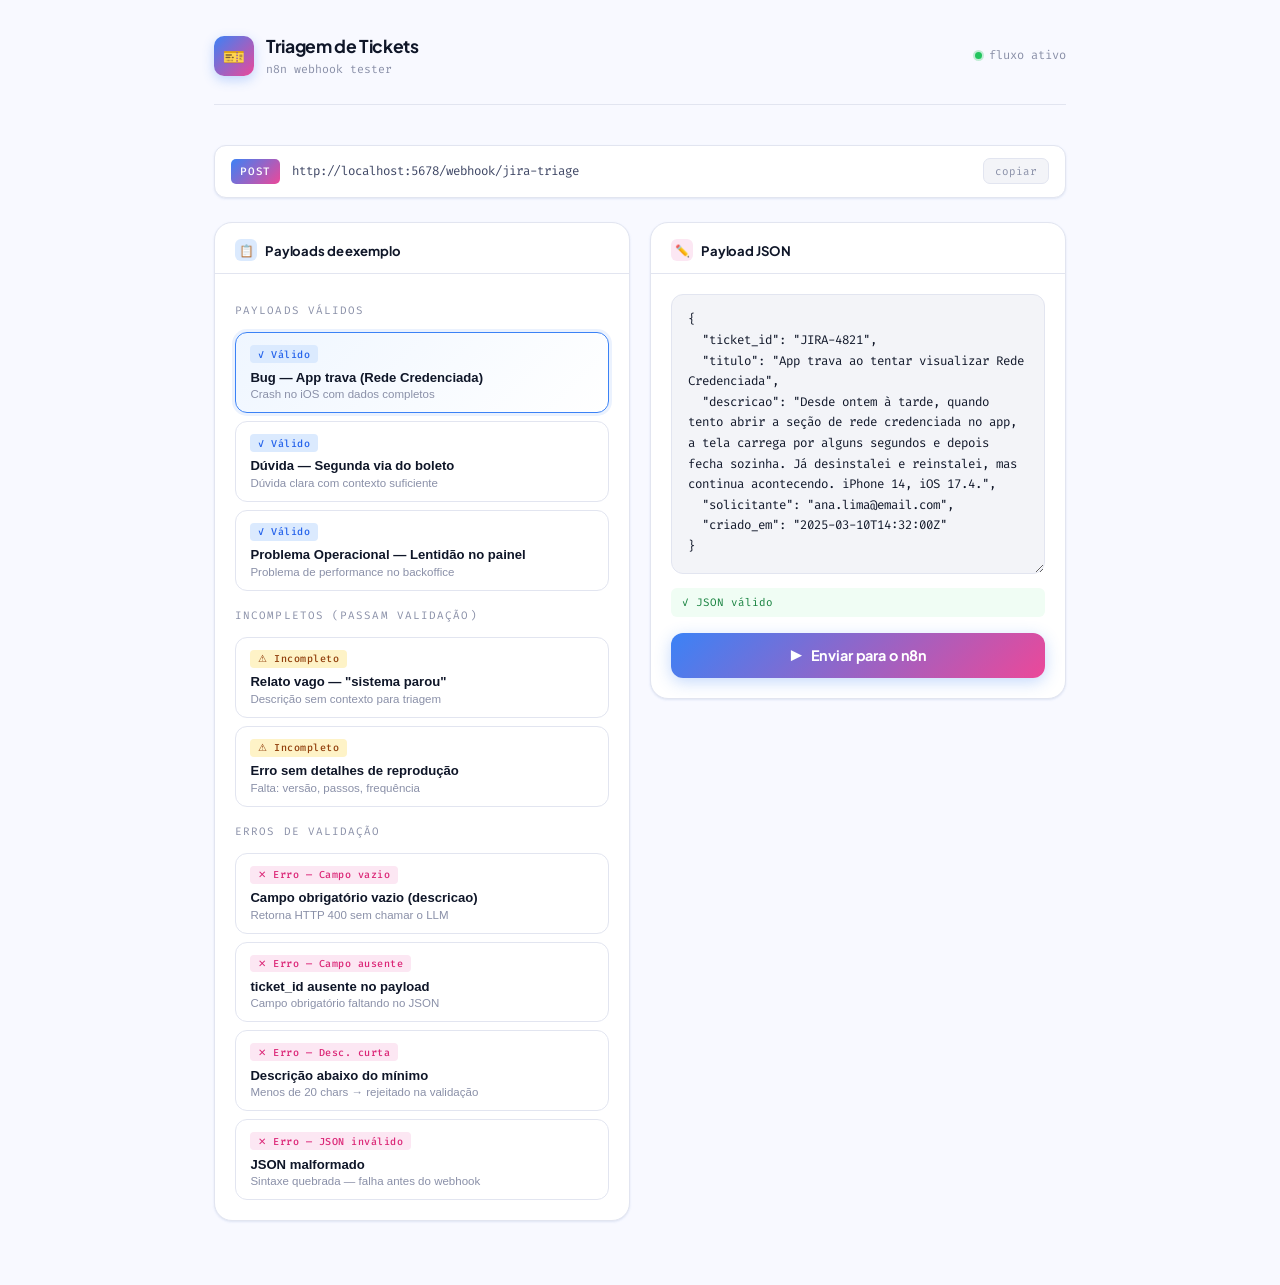
==== frontend/index.html @ 84d210b9 "First commit" ====
<!DOCTYPE html>
<html lang="pt-BR">
<head>
  <meta charset="UTF-8">
  <meta name="viewport" content="width=device-width, initial-scale=1.0">
  <title>Triagem de Tickets · n8n Tester</title>
  <link rel="stylesheet" href="style.css">
</head>
<body>
  <div class="app">

    <!-- ─── HEADER ─── -->
    <header class="header">
      <div class="header-brand">
        <div class="header-icon">🎫</div>
        <div>
          <div class="header-title">Triagem de Tickets</div>
          <div class="header-sub">n8n webhook tester</div>
        </div>
      </div>
      <div class="status-dot">fluxo ativo</div>
    </header>

    <!-- ─── WEBHOOK URL ─── -->
    <div class="webhook-bar">
      <span class="webhook-method">POST</span>
      <input
        class="webhook-url-input"
        id="webhook-url"
        type="url"
        placeholder="http://localhost:5678/webhook/jira-triage"
        value="http://localhost:5678/webhook/jira-triage"
        spellcheck="false"
      >
      <button class="webhook-copy-btn" id="copy-url-btn" onclick="copyWebhookUrl()">copiar</button>
    </div>

    <!-- ─── MAIN GRID ─── -->
    <div class="main-grid">

      <!-- COL 1 — PRESET SELECTOR -->
      <div class="card">
        <div class="card-header">
          <div class="card-title">
            <div class="card-title-icon icon-blue">📋</div>
            Payloads de exemplo
          </div>
        </div>
        <div class="card-body">
          <div class="preset-grid" id="preset-list">
            <!-- Presets injetados via JS -->
          </div>
        </div>
      </div>

      <!-- COL 2 — EDITOR + SEND -->
      <div>
        <div class="card" style="margin-bottom: 1rem;">
          <div class="card-header">
            <div class="card-title">
              <div class="card-title-icon icon-pink">✏️</div>
              Payload JSON
            </div>
          </div>
          <div class="card-body">
            <div class="payload-editor-wrap">
              <textarea
                class="payload-textarea"
                id="payload-textarea"
                spellcheck="false"
                autocomplete="off"
                placeholder='{ "ticket_id": "JIRA-0001", ... }'
              ></textarea>
              <div class="json-validation neutral" id="json-indicator">— editor vazio</div>
            </div>

            <button class="send-btn" id="send-btn" onclick="sendRequest()">
              <span>▶</span> Enviar para o n8n
            </button>
          </div>
        </div>

        <!-- HISTORY -->
        <div id="history-section" style="display:none">
          <div class="history-title">Histórico de envios</div>
          <div class="history-list" id="history-list"></div>
        </div>
      </div>

      <!-- RESPONSE — full width -->
      <div class="response-panel" id="response-panel"></div>

    </div><!-- /main-grid -->
  </div><!-- /app -->

  <script src="app.js"></script>
</body>
</html>
---- frontend/style.css ----
@import url('https://fonts.googleapis.com/css2?family=Plus+Jakarta+Sans:wght@400;500;600;700;800&family=Fira+Code:wght@400;500&display=swap');

/* ─── TOKENS ─── */
:root {
  --blue-50: #eff6ff;
  --blue-100: #dbeafe;
  --blue-200: #bfdbfe;
  --blue-400: #60a5fa;
  --blue-500: #3b82f6;
  --blue-600: #2563eb;
  --blue-700: #1d4ed8;

  --pink-50: #fdf2f8;
  --pink-100: #fce7f3;
  --pink-200: #fbcfe8;
  --pink-400: #f472b6;
  --pink-500: #ec4899;
  --pink-600: #db2777;

  --bg: #f8f9ff;
  --surface: #ffffff;
  --surface2: #f3f4f8;
  --border: #e2e5f0;
  --border-strong: #c7cde3;
  --text: #0f1628;
  --text-2: #3d4563;
  --text-muted: #8a90a8;

  --gradient: linear-gradient(135deg, var(--blue-500), var(--pink-500));
  --gradient-soft: linear-gradient(135deg, #eff6ff, #fdf2f8);

  --radius: 12px;
  --radius-lg: 18px;
  --shadow-sm: 0 1px 3px rgba(37, 99, 235, 0.08), 0 1px 2px rgba(0,0,0,0.04);
  --shadow: 0 4px 16px rgba(37, 99, 235, 0.10), 0 1px 4px rgba(0,0,0,0.06);
  --shadow-lg: 0 12px 40px rgba(37, 99, 235, 0.14), 0 2px 8px rgba(0,0,0,0.06);

  --sans: 'Plus Jakarta Sans', sans-serif;
  --mono: 'Fira Code', monospace;
}

/* ─── RESET ─── */
*, *::before, *::after { box-sizing: border-box; margin: 0; padding: 0; }

body {
  font-family: var(--sans);
  background: var(--bg);
  color: var(--text);
  min-height: 100vh;
  font-size: 15px;
  line-height: 1.6;
}

/* ─── LAYOUT ─── */
.app {
  max-width: 900px;
  margin: 0 auto;
  padding: 2rem 1.5rem 4rem;
}

/* ─── HEADER ─── */
.header {
  display: flex;
  align-items: center;
  justify-content: space-between;
  margin-bottom: 2.5rem;
  padding-bottom: 1.5rem;
  border-bottom: 1px solid var(--border);
}

.header-brand {
  display: flex;
  align-items: center;
  gap: 0.75rem;
}

.header-icon {
  width: 40px;
  height: 40px;
  border-radius: 10px;
  background: var(--gradient);
  display: flex;
  align-items: center;
  justify-content: center;
  font-size: 1.1rem;
  box-shadow: 0 4px 12px rgba(59, 130, 246, 0.3);
}

.header-title {
  font-size: 1.1rem;
  font-weight: 700;
  color: var(--text);
  letter-spacing: -0.02em;
}

.header-sub {
  font-size: 0.72rem;
  color: var(--text-muted);
  font-family: var(--mono);
  margin-top: 1px;
}

.status-dot {
  display: flex;
  align-items: center;
  gap: 0.45rem;
  font-size: 0.75rem;
  color: var(--text-muted);
  font-family: var(--mono);
}

.status-dot::before {
  content: '';
  width: 7px; height: 7px;
  border-radius: 50%;
  background: #22c55e;
  box-shadow: 0 0 0 2px rgba(34, 197, 94, 0.25);
  animation: pulse 2s ease infinite;
}

@keyframes pulse {
  0%, 100% { opacity: 1; }
  50% { opacity: 0.5; }
}

/* ─── WEBHOOK URL BAR ─── */
.webhook-bar {
  background: var(--surface);
  border: 1px solid var(--border);
  border-radius: var(--radius);
  padding: 0.8rem 1rem;
  display: flex;
  align-items: center;
  gap: 0.75rem;
  margin-bottom: 1.5rem;
  box-shadow: var(--shadow-sm);
}

.webhook-method {
  background: var(--gradient);
  color: white;
  font-family: var(--mono);
  font-size: 0.68rem;
  font-weight: 500;
  padding: 0.22rem 0.55rem;
  border-radius: 5px;
  letter-spacing: 0.08em;
  flex-shrink: 0;
}

.webhook-url-input {
  flex: 1;
  border: none;
  background: transparent;
  font-family: var(--mono);
  font-size: 0.78rem;
  color: var(--text-2);
  outline: none;
  min-width: 0;
}

.webhook-url-input::placeholder { color: var(--text-muted); }

.webhook-copy-btn {
  border: 1px solid var(--border);
  background: var(--surface2);
  border-radius: 7px;
  padding: 0.28rem 0.7rem;
  font-family: var(--mono);
  font-size: 0.68rem;
  color: var(--text-muted);
  cursor: pointer;
  transition: all 0.18s;
  flex-shrink: 0;
}

.webhook-copy-btn:hover {
  border-color: var(--blue-400);
  color: var(--blue-600);
  background: var(--blue-50);
}

/* ─── MAIN GRID ─── */
.main-grid {
  display: grid;
  grid-template-columns: 1fr 1fr;
  gap: 1.25rem;
  align-items: start;
}

@media (max-width: 700px) {
  .main-grid { grid-template-columns: 1fr; }
}

/* ─── CARDS ─── */
.card {
  background: var(--surface);
  border: 1px solid var(--border);
  border-radius: var(--radius-lg);
  box-shadow: var(--shadow-sm);
  overflow: hidden;
}

.card-header {
  padding: 1rem 1.25rem 0.75rem;
  border-bottom: 1px solid var(--border);
  display: flex;
  align-items: center;
  justify-content: space-between;
}

.card-title {
  font-size: 0.82rem;
  font-weight: 700;
  color: var(--text);
  display: flex;
  align-items: center;
  gap: 0.5rem;
  letter-spacing: -0.01em;
}

.card-title-icon {
  width: 22px; height: 22px;
  border-radius: 6px;
  display: flex; align-items: center; justify-content: center;
  font-size: 0.75rem;
}

.icon-blue { background: var(--blue-100); }
.icon-pink { background: var(--pink-100); }
.icon-gray { background: var(--surface2); }

.card-body { padding: 1.25rem; }

/* ─── PRESET SELECTOR ─── */
.preset-grid {
  display: flex;
  flex-direction: column;
  gap: 0.5rem;
}

.preset-item {
  border: 1.5px solid var(--border);
  border-radius: var(--radius);
  padding: 0.75rem 0.9rem;
  cursor: pointer;
  transition: all 0.18s ease;
  background: var(--surface);
  text-align: left;
  width: 100%;
}

.preset-item:hover {
  border-color: var(--blue-400);
  background: var(--blue-50);
  transform: translateX(3px);
}

.preset-item.active {
  border-color: var(--blue-500);
  background: linear-gradient(135deg, var(--blue-50), #fff);
  box-shadow: 0 0 0 3px rgba(59, 130, 246, 0.1);
}

.preset-item.preset-error {
  border-color: var(--border);
}

.preset-item.preset-error:hover {
  border-color: var(--pink-400);
  background: var(--pink-50);
}

.preset-item.preset-error.active {
  border-color: var(--pink-500);
  background: linear-gradient(135deg, var(--pink-50), #fff);
  box-shadow: 0 0 0 3px rgba(236, 72, 153, 0.1);
}

.preset-badge {
  display: inline-flex;
  align-items: center;
  gap: 0.3rem;
  font-size: 0.63rem;
  font-family: var(--mono);
  font-weight: 500;
  padding: 0.15rem 0.5rem;
  border-radius: 4px;
  margin-bottom: 0.35rem;
  letter-spacing: 0.05em;
}

.badge-ok { background: var(--blue-100); color: var(--blue-600); }
.badge-warn { background: #fef3c7; color: #92400e; }
.badge-err { background: var(--pink-100); color: var(--pink-600); }

.preset-name {
  font-size: 0.82rem;
  font-weight: 600;
  color: var(--text);
  line-height: 1.3;
  display: block;
}

.preset-desc {
  font-size: 0.72rem;
  color: var(--text-muted);
  margin-top: 0.15rem;
  display: block;
}

.preset-section-label {
  font-size: 0.68rem;
  font-family: var(--mono);
  letter-spacing: 0.1em;
  text-transform: uppercase;
  color: var(--text-muted);
  padding: 0.5rem 0 0.3rem;
  display: block;
}

/* ─── PAYLOAD EDITOR ─── */
.payload-editor-wrap {
  position: relative;
}

.payload-textarea {
  width: 100%;
  font-family: var(--mono);
  font-size: 0.78rem;
  line-height: 1.65;
  color: var(--text);
  background: var(--surface2);
  border: 1.5px solid var(--border);
  border-radius: var(--radius);
  padding: 0.9rem 1rem;
  resize: vertical;
  min-height: 280px;
  outline: none;
  transition: border-color 0.18s;
  tab-size: 2;
}

.payload-textarea:focus {
  border-color: var(--blue-400);
  background: #fafbff;
}

.payload-textarea.has-error {
  border-color: var(--pink-400);
  background: #fff8fb;
}

.json-validation {
  display: flex;
  align-items: center;
  gap: 0.4rem;
  font-family: var(--mono);
  font-size: 0.68rem;
  margin-top: 0.5rem;
  padding: 0.35rem 0.7rem;
  border-radius: 6px;
  transition: all 0.2s;
}

.json-validation.valid { background: #f0fdf4; color: #15803d; }
.json-validation.invalid { background: var(--pink-50); color: var(--pink-600); }
.json-validation.neutral { background: var(--surface2); color: var(--text-muted); }

/* ─── SEND BUTTON ─── */
.send-btn {
  width: 100%;
  margin-top: 1rem;
  padding: 0.85rem 1.5rem;
  background: var(--gradient);
  border: none;
  border-radius: var(--radius);
  color: white;
  font-family: var(--sans);
  font-size: 0.9rem;
  font-weight: 700;
  cursor: pointer;
  transition: all 0.2s ease;
  display: flex;
  align-items: center;
  justify-content: center;
  gap: 0.5rem;
  letter-spacing: -0.01em;
  box-shadow: 0 4px 16px rgba(59, 130, 246, 0.3);
}

.send-btn:hover:not(:disabled) {
  transform: translateY(-1px);
  box-shadow: 0 8px 24px rgba(59, 130, 246, 0.35);
}

.send-btn:active:not(:disabled) {
  transform: translateY(0);
}

.send-btn:disabled {
  opacity: 0.6;
  cursor: not-allowed;
}

.send-btn .spinner {
  width: 16px; height: 16px;
  border: 2px solid rgba(255,255,255,0.4);
  border-top-color: white;
  border-radius: 50%;
  animation: spin 0.7s linear infinite;
}

@keyframes spin { to { transform: rotate(360deg); } }

/* ─── RESPONSE PANEL ─── */
.response-panel {
  grid-column: 1 / -1;
  display: none;
}

.response-panel.visible {
  display: block;
  animation: slideDown 0.3s ease;
}

@keyframes slideDown {
  from { opacity: 0; transform: translateY(-8px); }
  to { opacity: 1; transform: translateY(0); }
}

/* ─── STATUS BAR ─── */
.status-bar {
  display: flex;
  align-items: center;
  gap: 0.75rem;
  padding: 0.85rem 1.25rem;
  border-radius: var(--radius);
  margin-bottom: 1rem;
  font-weight: 600;
  font-size: 0.85rem;
}

.status-bar.success {
  background: linear-gradient(135deg, #f0fdf4, #ecfdf5);
  border: 1px solid #86efac;
  color: #15803d;
}

.status-bar.error {
  background: linear-gradient(135deg, var(--pink-50), #fff);
  border: 1px solid var(--pink-200);
  color: var(--pink-600);
}

.status-bar.warning {
  background: linear-gradient(135deg, #fffbeb, #fefce8);
  border: 1px solid #fde68a;
  color: #92400e;
}

.status-bar.loading {
  background: linear-gradient(135deg, var(--blue-50), #fff);
  border: 1px solid var(--blue-200);
  color: var(--blue-600);
}

.status-code {
  margin-left: auto;
  font-family: var(--mono);
  font-size: 0.72rem;
  opacity: 0.7;
}

/* ─── RESULT GRID ─── */
.result-content {
  display: grid;
  grid-template-columns: 1fr 1fr;
  gap: 1rem;
}

@media (max-width: 600px) {
  .result-content { grid-template-columns: 1fr; }
}

.result-fields {
  background: var(--surface);
  border: 1px solid var(--border);
  border-radius: var(--radius);
  overflow: hidden;
}

.result-field {
  display: flex;
  justify-content: space-between;
  align-items: center;
  padding: 0.65rem 1rem;
  border-bottom: 1px solid var(--border);
  gap: 0.75rem;
}

.result-field:last-child { border-bottom: none; }

.result-field-key {
  font-family: var(--mono);
  font-size: 0.7rem;
  color: var(--text-muted);
  letter-spacing: 0.05em;
  flex-shrink: 0;
}

.result-field-val {
  font-size: 0.82rem;
  font-weight: 600;
  color: var(--text);
  text-align: right;
}

/* ─── CHIPS / BADGES ─── */
.chip {
  display: inline-flex;
  align-items: center;
  gap: 0.3rem;
  padding: 0.2rem 0.65rem;
  border-radius: 99px;
  font-size: 0.72rem;
  font-weight: 600;
  font-family: var(--mono);
}

.chip-bug { background: #fef2f2; color: #dc2626; }
.chip-duvida { background: var(--blue-100); color: var(--blue-700); }
.chip-operacional { background: #fff7ed; color: #c2410c; }
.chip-alta { background: #fef2f2; color: #dc2626; }
.chip-media { background: #fefce8; color: #a16207; }
.chip-baixa { background: #f0fdf4; color: #15803d; }
.chip-eng { background: #f5f3ff; color: #7c3aed; }
.chip-prod { background: var(--blue-100); color: var(--blue-700); }
.chip-ops { background: #fff7ed; color: #c2410c; }

/* ─── RAW JSON RESPONSE ─── */
.raw-response {
  background: var(--surface);
  border: 1px solid var(--border);
  border-radius: var(--radius);
  overflow: hidden;
}

.raw-response-header {
  padding: 0.6rem 1rem;
  border-bottom: 1px solid var(--border);
  display: flex;
  align-items: center;
  justify-content: space-between;
  background: var(--surface2);
}

.raw-label {
  font-family: var(--mono);
  font-size: 0.65rem;
  color: var(--text-muted);
  letter-spacing: 0.1em;
  text-transform: uppercase;
}

.raw-copy {
  font-family: var(--mono);
  font-size: 0.65rem;
  background: none;
  border: 1px solid var(--border);
  border-radius: 4px;
  color: var(--text-muted);
  padding: 0.15rem 0.5rem;
  cursor: pointer;
  transition: all 0.18s;
}

.raw-copy:hover { border-color: var(--blue-400); color: var(--blue-600); }

.raw-pre {
  padding: 0.9rem 1rem;
  font-family: var(--mono);
  font-size: 0.75rem;
  line-height: 1.65;
  color: var(--text-2);
  overflow-x: auto;
  white-space: pre;
  max-height: 200px;
  overflow-y: auto;
}

/* ─── ERROR / INCOMPLETE DETAIL ─── */
.detail-box {
  background: var(--surface);
  border: 1px solid var(--border);
  border-radius: var(--radius);
  padding: 1rem 1.1rem;
}

.detail-box.error-box { border-color: var(--pink-200); background: var(--pink-50); }
.detail-box.warn-box { border-color: #fde68a; background: #fffbeb; }

.detail-title {
  font-size: 0.78rem;
  font-weight: 700;
  margin-bottom: 0.4rem;
  display: flex;
  align-items: center;
  gap: 0.4rem;
}

.detail-msg {
  font-family: var(--mono);
  font-size: 0.73rem;
  color: var(--text-2);
  line-height: 1.55;
}

/* ─── HISTORY ─── */
.history-section {
  margin-top: 1.5rem;
}

.history-title {
  font-size: 0.72rem;
  font-family: var(--mono);
  letter-spacing: 0.1em;
  text-transform: uppercase;
  color: var(--text-muted);
  margin-bottom: 0.6rem;
}

.history-list {
  display: flex;
  flex-direction: column;
  gap: 0.4rem;
  max-height: 160px;
  overflow-y: auto;
}

.history-item {
  display: flex;
  align-items: center;
  gap: 0.75rem;
  padding: 0.5rem 0.75rem;
  background: var(--surface);
  border: 1px solid var(--border);
  border-radius: 8px;
  font-size: 0.75rem;
  cursor: pointer;
  transition: all 0.15s;
}

.history-item:hover {
  border-color: var(--blue-300);
  background: var(--blue-50);
}

.history-status {
  width: 7px; height: 7px;
  border-radius: 50%;
  flex-shrink: 0;
}

.hs-ok { background: #22c55e; }
.hs-err { background: var(--pink-500); }
.hs-warn { background: #f59e0b; }

.history-id { font-family: var(--mono); color: var(--text-muted); flex-shrink: 0; }
.history-title-text { color: var(--text-2); flex: 1; overflow: hidden; text-overflow: ellipsis; white-space: nowrap; }
.history-time { font-family: var(--mono); font-size: 0.65rem; color: var(--text-muted); flex-shrink: 0; }

/* ─── SCROLLBAR ─── */
::-webkit-scrollbar { width: 5px; height: 5px; }
::-webkit-scrollbar-track { background: transparent; }
::-webkit-scrollbar-thumb { background: var(--border-strong); border-radius: 99px; }
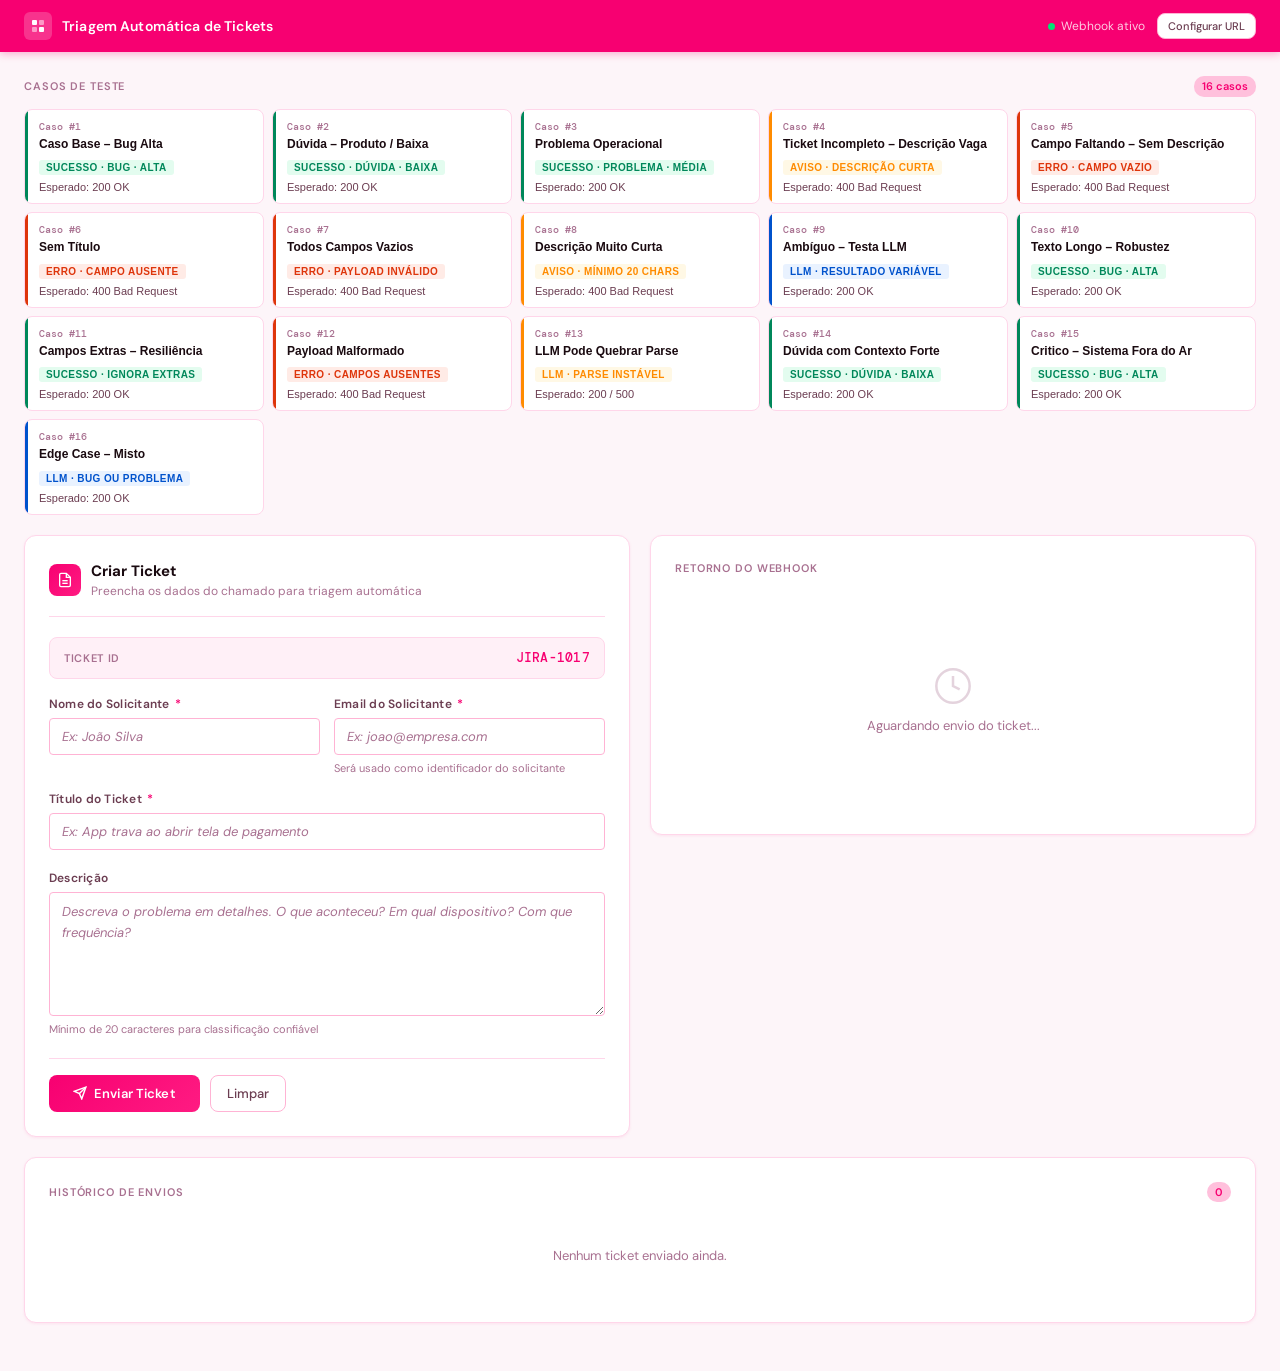
==== commit 14fae919: "Update frontend with new brand and settings" ====
--- a/frontend/index.html
+++ b/frontend/index.html
@@ -1,97 +1,264 @@
 <!DOCTYPE html>
 <html lang="pt-BR">
 <head>
-  <meta charset="UTF-8">
-  <meta name="viewport" content="width=device-width, initial-scale=1.0">
-  <title>Triagem de Tickets · n8n Tester</title>
-  <link rel="stylesheet" href="style.css">
+  <meta charset="UTF-8" />
+  <meta name="viewport" content="width=device-width, initial-scale=1.0" />
+  <title>Triagem de Tickets — Jira Triage</title>
+  <link rel="stylesheet" href="style.css" />
 </head>
 <body>
-  <div class="app">
-
-    <!-- ─── HEADER ─── -->
-    <header class="header">
-      <div class="header-brand">
-        <div class="header-icon">🎫</div>
-        <div>
-          <div class="header-title">Triagem de Tickets</div>
-          <div class="header-sub">n8n webhook tester</div>
-        </div>
-      </div>
-      <div class="status-dot">fluxo ativo</div>
-    </header>
-
-    <!-- ─── WEBHOOK URL ─── -->
-    <div class="webhook-bar">
-      <span class="webhook-method">POST</span>
-      <input
-        class="webhook-url-input"
-        id="webhook-url"
-        type="url"
-        placeholder="http://localhost:5678/webhook/jira-triage"
-        value="http://localhost:5678/webhook/jira-triage"
-        spellcheck="false"
-      >
-      <button class="webhook-copy-btn" id="copy-url-btn" onclick="copyWebhookUrl()">copiar</button>
-    </div>
-
-    <!-- ─── MAIN GRID ─── -->
-    <div class="main-grid">
-
-      <!-- COL 1 — PRESET SELECTOR -->
-      <div class="card">
-        <div class="card-header">
-          <div class="card-title">
-            <div class="card-title-icon icon-blue">📋</div>
-            Payloads de exemplo
-          </div>
-        </div>
-        <div class="card-body">
-          <div class="preset-grid" id="preset-list">
-            <!-- Presets injetados via JS -->
-          </div>
-        </div>
-      </div>
-
-      <!-- COL 2 — EDITOR + SEND -->
+
+  <!-- TOPBAR -->
+  <header class="topbar">
+    <div class="topbar-brand">
+      <div class="topbar-logo">
+        <svg viewBox="0 0 16 16" fill="none" xmlns="http://www.w3.org/2000/svg">
+          <rect x="2" y="2" width="5" height="5" rx="1" fill="white"/>
+          <rect x="9" y="2" width="5" height="5" rx="1" fill="rgba(255,255,255,0.5)"/>
+          <rect x="2" y="9" width="5" height="5" rx="1" fill="rgba(255,255,255,0.5)"/>
+          <rect x="9" y="9" width="5" height="5" rx="1" fill="white"/>
+        </svg>
+      </div>
       <div>
-        <div class="card" style="margin-bottom: 1rem;">
-          <div class="card-header">
-            <div class="card-title">
-              <div class="card-title-icon icon-pink">✏️</div>
-              Payload JSON
+        <div class="topbar-title">Triagem Automática de Tickets</div>
+      </div>
+    </div>
+    <div class="topbar-right">
+      <div class="webhook-status">
+        <span class="webhook-dot"></span>
+        <span>Webhook ativo</span>
+      </div>
+      <button class="btn-secondary" onclick="editWebhookUrl()" style="font-size:11px;padding:5px 10px;">
+        Configurar URL
+      </button>
+    </div>
+  </header>
+
+  <!-- MAIN LAYOUT -->
+  <main class="app-layout">
+
+    <!-- PRESET SECTION -->
+    <section class="presets-section">
+      <div class="section-header">
+        <span class="section-label">Casos de Teste</span>
+        <span class="section-count">16 casos</span>
+      </div>
+      <div id="presets-grid" class="presets-grid">
+        <!-- Rendered by JS -->
+      </div>
+    </section>
+
+    <!-- FORM SECTION -->
+    <section class="form-section">
+      <div class="card form-card">
+
+        <div class="form-title-bar">
+          <div class="form-icon">
+            <svg viewBox="0 0 24 24" fill="none" stroke="currentColor" stroke-width="2">
+              <path d="M14 2H6a2 2 0 0 0-2 2v16a2 2 0 0 0 2 2h12a2 2 0 0 0 2-2V8z"/>
+              <polyline points="14 2 14 8 20 8"/>
+              <line x1="16" y1="13" x2="8" y2="13"/>
+              <line x1="16" y1="17" x2="8" y2="17"/>
+            </svg>
+          </div>
+          <div class="form-title-text">
+            <h2>Criar Ticket</h2>
+            <p>Preencha os dados do chamado para triagem automática</p>
+          </div>
+        </div>
+
+        <!-- TICKET ID -->
+        <div class="ticket-id-bar">
+          <span class="ticket-id-label">Ticket ID</span>
+          <span class="ticket-id-value" id="ticket-id-display">JIRA-1017</span>
+        </div>
+
+        <!-- FORM FIELDS -->
+        <div class="form-row">
+          <div class="form-group">
+            <label for="field-nome">Nome do Solicitante <span class="required">*</span></label>
+            <input
+              type="text"
+              id="field-nome"
+              class="form-input"
+              placeholder="Ex: João Silva"
+              autocomplete="name"
+            />
+            <span class="field-hint"></span>
+          </div>
+          <div class="form-group">
+            <label for="field-email">Email do Solicitante <span class="required">*</span></label>
+            <input
+              type="email"
+              id="field-email"
+              class="form-input"
+              placeholder="Ex: joao@empresa.com"
+              autocomplete="email"
+            />
+            <span class="field-hint">Será usado como identificador do solicitante</span>
+          </div>
+        </div>
+
+        <div class="form-row">
+          <div class="form-group full-width">
+            <label for="field-titulo">Título do Ticket <span class="required">*</span></label>
+            <input
+              type="text"
+              id="field-titulo"
+              class="form-input"
+              placeholder="Ex: App trava ao abrir tela de pagamento"
+              maxlength="200"
+            />
+            <span class="field-hint"></span>
+          </div>
+        </div>
+
+        <div class="form-row">
+          <div class="form-group full-width">
+            <label for="field-descricao">Descrição</label>
+            <textarea
+              id="field-descricao"
+              class="form-textarea"
+              placeholder="Descreva o problema em detalhes. O que aconteceu? Em qual dispositivo? Com que frequência?"
+              rows="5"
+            ></textarea>
+            <span class="field-hint">Mínimo de 20 caracteres para classificação confiável</span>
+          </div>
+        </div>
+
+        <div class="submit-row">
+          <button class="btn-primary" id="submit-btn" onclick="handleSubmit()">
+            <div class="sending-spinner" id="btn-spinner"></div>
+            <svg id="btn-icon" width="14" height="14" viewBox="0 0 24 24" fill="none" stroke="currentColor" stroke-width="2.5">
+              <line x1="22" y1="2" x2="11" y2="13"/><polygon points="22 2 15 22 11 13 2 9 22 2"/>
+            </svg>
+            <span id="btn-text">Enviar Ticket</span>
+          </button>
+          <button class="btn-secondary" onclick="resetForm()">Limpar</button>
+        </div>
+
+      </div>
+    </section>
+
+    <!-- RESPONSE SECTION -->
+    <section class="response-section">
+      <div class="card response-card">
+
+        <div class="section-header" style="margin-bottom:16px;">
+          <span class="section-label">Retorno do Webhook</span>
+          <div style="display:flex;align-items:center;gap:8px;">
+            <span class="response-time" id="response-time"></span>
+            <span class="response-status-pill" id="response-status-pill"></span>
+          </div>
+        </div>
+
+        <!-- EMPTY STATE -->
+        <div class="response-empty" id="response-empty">
+          <svg width="40" height="40" viewBox="0 0 24 24" fill="none" stroke="currentColor" stroke-width="1.5">
+            <circle cx="12" cy="12" r="10"/>
+            <polyline points="12 6 12 12 16 14"/>
+          </svg>
+          <p>Aguardando envio do ticket...</p>
+        </div>
+
+        <!-- RESPONSE CONTENT -->
+        <div class="response-content" id="response-content">
+
+          <!-- Classification cards (shown only on success) -->
+          <div class="response-classification" id="response-classification" style="display:none;">
+            <div class="class-item">
+              <div class="class-item-label">Tipo</div>
+              <div class="class-item-value" id="class-tipo">–</div>
             </div>
-          </div>
-          <div class="card-body">
-            <div class="payload-editor-wrap">
-              <textarea
-                class="payload-textarea"
-                id="payload-textarea"
-                spellcheck="false"
-                autocomplete="off"
-                placeholder='{ "ticket_id": "JIRA-0001", ... }'
-              ></textarea>
-              <div class="json-validation neutral" id="json-indicator">— editor vazio</div>
+            <div class="class-item">
+              <div class="class-item-label">Severidade</div>
+              <div class="class-item-value" id="class-severidade">–</div>
             </div>
-
-            <button class="send-btn" id="send-btn" onclick="sendRequest()">
-              <span>▶</span> Enviar para o n8n
-            </button>
-          </div>
-        </div>
-
-        <!-- HISTORY -->
-        <div id="history-section" style="display:none">
-          <div class="history-title">Histórico de envios</div>
-          <div class="history-list" id="history-list"></div>
-        </div>
-      </div>
-
-      <!-- RESPONSE — full width -->
-      <div class="response-panel" id="response-panel"></div>
-
-    </div><!-- /main-grid -->
-  </div><!-- /app -->
+            <div class="class-item">
+              <div class="class-item-label">Time</div>
+              <div class="class-item-value" id="class-time">–</div>
+            </div>
+          </div>
+
+          <!-- Raw JSON -->
+          <div class="response-json-box">
+            <pre id="response-json"></pre>
+          </div>
+
+        </div>
+
+      </div>
+    </section>
+
+    <!-- HISTORY SECTION -->
+    <section class="history-section">
+      <div class="card history-card">
+        <div class="section-header">
+          <span class="section-label">Histórico de Envios</span>
+          <span class="section-count" id="history-count">0</span>
+        </div>
+        <div id="history-table-container">
+          <div class="history-empty">Nenhum ticket enviado ainda.</div>
+        </div>
+      </div>
+    </section>
+
+  </main>
+
+  <!-- LOADING OVERLAY -->
+  <div class="loading-overlay" id="loading-overlay" style="display:none;">
+    <div class="loading-card">
+      <div class="loading-spinner-large"></div>
+      <div>
+        <div class="loading-text">Enviando para n8n...</div>
+        <div class="loading-sub">Aguardando resposta do webhook</div>
+      </div>
+    </div>
+  </div>
+
+  <!-- TOAST CONTAINER -->
+  <div class="toast-container" id="toast-container"></div>
+
+  <!-- EDIT MODAL -->
+  <div class="modal-overlay" id="modal-overlay">
+    <div class="modal-card">
+      <div class="modal-header">
+        <span class="modal-title">Editar e Reenviar Ticket</span>
+        <button class="modal-close" onclick="closeModal()">
+          <svg width="16" height="16" viewBox="0 0 24 24" fill="none" stroke="currentColor" stroke-width="2.5">
+            <line x1="18" y1="6" x2="6" y2="18"/><line x1="6" y1="6" x2="18" y2="18"/>
+          </svg>
+        </button>
+      </div>
+      <div class="modal-form">
+        <div class="form-group">
+          <label>Ticket ID</label>
+          <input type="text" id="modal-ticket-id" class="form-input" placeholder="JIRA-XXXX" />
+        </div>
+        <div class="form-group">
+          <label>Solicitante (email)</label>
+          <input type="email" id="modal-solicitante" class="form-input" placeholder="email@empresa.com" />
+        </div>
+        <div class="form-group">
+          <label>Título</label>
+          <input type="text" id="modal-titulo" class="form-input" placeholder="Título do ticket" />
+        </div>
+        <div class="form-group">
+          <label>Descrição</label>
+          <textarea id="modal-descricao" class="form-textarea" rows="4" placeholder="Descrição do problema"></textarea>
+        </div>
+      </div>
+      <div class="modal-footer">
+        <button class="btn-secondary" onclick="closeModal()">Cancelar</button>
+        <button class="btn-primary" onclick="submitModal()">
+          <svg width="13" height="13" viewBox="0 0 24 24" fill="none" stroke="currentColor" stroke-width="2.5">
+            <polyline points="23 4 23 10 17 10"/><path d="M20.49 15a9 9 0 1 1-2.12-9.36L23 10"/>
+          </svg>
+          Salvar e Reenviar
+        </button>
+      </div>
+    </div>
+  </div>
 
   <script src="app.js"></script>
 </body>
--- a/frontend/style.css
+++ b/frontend/style.css
@@ -1,676 +1,953 @@
-@import url('https://fonts.googleapis.com/css2?family=Plus+Jakarta+Sans:wght@400;500;600;700;800&family=Fira+Code:wght@400;500&display=swap');
-
-/* ─── TOKENS ─── */
+@import url('https://fonts.googleapis.com/css2?family=DM+Sans:ital,opsz,wght@0,9..40,300;0,9..40,400;0,9..40,500;0,9..40,600;0,9..40,700;1,9..40,400&family=DM+Mono:wght@400;500&display=swap');
+
 :root {
-  --blue-50: #eff6ff;
-  --blue-100: #dbeafe;
-  --blue-200: #bfdbfe;
-  --blue-400: #60a5fa;
-  --blue-500: #3b82f6;
-  --blue-600: #2563eb;
-  --blue-700: #1d4ed8;
-
-  --pink-50: #fdf2f8;
-  --pink-100: #fce7f3;
-  --pink-200: #fbcfe8;
-  --pink-400: #f472b6;
-  --pink-500: #ec4899;
-  --pink-600: #db2777;
-
-  --bg: #f8f9ff;
+  --pink-900: #f70071;
+  --pink-700: #ff1b82;
+  --pink-500: #ff5aa4;
+  --pink-300: #ff96c5;
+  --pink-100: #ffc0dc;
+  --pink-50: #fff0f7;
+
   --surface: #ffffff;
-  --surface2: #f3f4f8;
-  --border: #e2e5f0;
-  --border-strong: #c7cde3;
-  --text: #0f1628;
-  --text-2: #3d4563;
-  --text-muted: #8a90a8;
-
-  --gradient: linear-gradient(135deg, var(--blue-500), var(--pink-500));
-  --gradient-soft: linear-gradient(135deg, #eff6ff, #fdf2f8);
-
-  --radius: 12px;
-  --radius-lg: 18px;
-  --shadow-sm: 0 1px 3px rgba(37, 99, 235, 0.08), 0 1px 2px rgba(0,0,0,0.04);
-  --shadow: 0 4px 16px rgba(37, 99, 235, 0.10), 0 1px 4px rgba(0,0,0,0.06);
-  --shadow-lg: 0 12px 40px rgba(37, 99, 235, 0.14), 0 2px 8px rgba(0,0,0,0.06);
-
-  --sans: 'Plus Jakarta Sans', sans-serif;
-  --mono: 'Fira Code', monospace;
-}
-
-/* ─── RESET ─── */
-*, *::before, *::after { box-sizing: border-box; margin: 0; padding: 0; }
+  --surface-2: #fdf5f9;
+  --surface-3: #fff0f7;
+  --border: #ffd6ea;
+  --border-strong: #ffb3d4;
+  --text-primary: #1a0a10;
+  --text-secondary: #6b3d51;
+  --text-muted: #a87090;
+  --text-on-pink: #ffffff;
+
+  --success: #00875a;
+  --success-bg: #e3fcef;
+  --warning: #ff8b00;
+  --warning-bg: #fff8e5;
+  --error: #de350b;
+  --error-bg: #ffebe6;
+  --info: #0052cc;
+  --info-bg: #e9f2ff;
+
+  --shadow-sm: 0 1px 3px rgba(247, 0, 113, 0.08);
+  --shadow-md: 0 4px 16px rgba(247, 0, 113, 0.12);
+  --shadow-lg: 0 8px 32px rgba(247, 0, 113, 0.16);
+
+  --radius-sm: 4px;
+  --radius-md: 8px;
+  --radius-lg: 12px;
+  --radius-xl: 16px;
+}
+
+* {
+  margin: 0;
+  padding: 0;
+  box-sizing: border-box;
+}
+
+html {
+  scroll-behavior: smooth;
+}
 
 body {
-  font-family: var(--sans);
-  background: var(--bg);
-  color: var(--text);
+  font-family: 'DM Sans', sans-serif;
+  background: var(--surface-2);
+  color: var(--text-primary);
   min-height: 100vh;
-  font-size: 15px;
-  line-height: 1.6;
-}
-
-/* ─── LAYOUT ─── */
-.app {
-  max-width: 900px;
+  line-height: 1.5;
+}
+
+/* ── TOPBAR ── */
+.topbar {
+  background: var(--pink-900);
+  padding: 0 24px;
+  height: 52px;
+  display: flex;
+  align-items: center;
+  justify-content: space-between;
+  box-shadow: 0 2px 8px rgba(247, 0, 113, 0.3);
+  position: sticky;
+  top: 0;
+  z-index: 100;
+}
+
+.topbar-brand {
+  display: flex;
+  align-items: center;
+  gap: 10px;
+}
+
+.topbar-logo {
+  width: 28px;
+  height: 28px;
+  background: rgba(255,255,255,0.2);
+  border-radius: 6px;
+  display: flex;
+  align-items: center;
+  justify-content: center;
+}
+
+.topbar-logo svg {
+  width: 16px;
+  height: 16px;
+}
+
+.topbar-title {
+  font-size: 14px;
+  font-weight: 600;
+  color: white;
+  letter-spacing: 0.01em;
+}
+
+.topbar-subtitle {
+  font-size: 12px;
+  color: rgba(255,255,255,0.7);
+  font-weight: 400;
+}
+
+.topbar-right {
+  display: flex;
+  align-items: center;
+  gap: 12px;
+}
+
+.webhook-status {
+  display: flex;
+  align-items: center;
+  gap: 6px;
+  font-size: 12px;
+  color: rgba(255,255,255,0.8);
+}
+
+.webhook-dot {
+  width: 7px;
+  height: 7px;
+  border-radius: 50%;
+  background: #00e676;
+  animation: pulse-dot 2s ease-in-out infinite;
+}
+
+@keyframes pulse-dot {
+  0%, 100% { opacity: 1; transform: scale(1); }
+  50% { opacity: 0.6; transform: scale(0.85); }
+}
+
+/* ── LAYOUT ── */
+.app-layout {
+  max-width: 1280px;
   margin: 0 auto;
-  padding: 2rem 1.5rem 4rem;
-}
-
-/* ─── HEADER ─── */
-.header {
-  display: flex;
-  align-items: center;
-  justify-content: space-between;
-  margin-bottom: 2.5rem;
-  padding-bottom: 1.5rem;
-  border-bottom: 1px solid var(--border);
-}
-
-.header-brand {
-  display: flex;
-  align-items: center;
-  gap: 0.75rem;
-}
-
-.header-icon {
-  width: 40px;
-  height: 40px;
-  border-radius: 10px;
-  background: var(--gradient);
-  display: flex;
-  align-items: center;
-  justify-content: center;
-  font-size: 1.1rem;
-  box-shadow: 0 4px 12px rgba(59, 130, 246, 0.3);
-}
-
-.header-title {
-  font-size: 1.1rem;
-  font-weight: 700;
-  color: var(--text);
-  letter-spacing: -0.02em;
-}
-
-.header-sub {
-  font-size: 0.72rem;
-  color: var(--text-muted);
-  font-family: var(--mono);
-  margin-top: 1px;
-}
-
-.status-dot {
-  display: flex;
-  align-items: center;
-  gap: 0.45rem;
-  font-size: 0.75rem;
-  color: var(--text-muted);
-  font-family: var(--mono);
-}
-
-.status-dot::before {
-  content: '';
-  width: 7px; height: 7px;
-  border-radius: 50%;
-  background: #22c55e;
-  box-shadow: 0 0 0 2px rgba(34, 197, 94, 0.25);
-  animation: pulse 2s ease infinite;
-}
-
-@keyframes pulse {
-  0%, 100% { opacity: 1; }
-  50% { opacity: 0.5; }
-}
-
-/* ─── WEBHOOK URL BAR ─── */
-.webhook-bar {
-  background: var(--surface);
-  border: 1px solid var(--border);
-  border-radius: var(--radius);
-  padding: 0.8rem 1rem;
-  display: flex;
-  align-items: center;
-  gap: 0.75rem;
-  margin-bottom: 1.5rem;
-  box-shadow: var(--shadow-sm);
-}
-
-.webhook-method {
-  background: var(--gradient);
-  color: white;
-  font-family: var(--mono);
-  font-size: 0.68rem;
-  font-weight: 500;
-  padding: 0.22rem 0.55rem;
-  border-radius: 5px;
-  letter-spacing: 0.08em;
-  flex-shrink: 0;
-}
-
-.webhook-url-input {
-  flex: 1;
-  border: none;
-  background: transparent;
-  font-family: var(--mono);
-  font-size: 0.78rem;
-  color: var(--text-2);
-  outline: none;
-  min-width: 0;
-}
-
-.webhook-url-input::placeholder { color: var(--text-muted); }
-
-.webhook-copy-btn {
-  border: 1px solid var(--border);
-  background: var(--surface2);
-  border-radius: 7px;
-  padding: 0.28rem 0.7rem;
-  font-family: var(--mono);
-  font-size: 0.68rem;
-  color: var(--text-muted);
-  cursor: pointer;
-  transition: all 0.18s;
-  flex-shrink: 0;
-}
-
-.webhook-copy-btn:hover {
-  border-color: var(--blue-400);
-  color: var(--blue-600);
-  background: var(--blue-50);
-}
-
-/* ─── MAIN GRID ─── */
-.main-grid {
+  padding: 24px 24px 48px;
   display: grid;
   grid-template-columns: 1fr 1fr;
-  gap: 1.25rem;
-  align-items: start;
-}
-
-@media (max-width: 700px) {
-  .main-grid { grid-template-columns: 1fr; }
-}
-
-/* ─── CARDS ─── */
+  grid-template-rows: auto;
+  gap: 20px;
+  grid-template-areas:
+    "presets presets"
+    "form response"
+    "history history";
+}
+
+/* ── SECTION HEADERS ── */
+.section-header {
+  display: flex;
+  align-items: center;
+  justify-content: space-between;
+  margin-bottom: 12px;
+}
+
+.section-label {
+  font-size: 11px;
+  font-weight: 600;
+  letter-spacing: 0.08em;
+  text-transform: uppercase;
+  color: var(--text-muted);
+}
+
+.section-count {
+  font-size: 11px;
+  background: var(--pink-100);
+  color: var(--pink-900);
+  padding: 2px 8px;
+  border-radius: 10px;
+  font-weight: 600;
+}
+
+/* ── CARD ── */
 .card {
   background: var(--surface);
   border: 1px solid var(--border);
   border-radius: var(--radius-lg);
   box-shadow: var(--shadow-sm);
+}
+
+/* ── PRESET SECTION ── */
+.presets-section {
+  grid-area: presets;
+}
+
+.presets-grid {
+  display: grid;
+  grid-template-columns: repeat(auto-fill, minmax(220px, 1fr));
+  gap: 8px;
+}
+
+.preset-btn {
+  background: var(--surface);
+  border: 1.5px solid var(--border);
+  border-radius: var(--radius-md);
+  padding: 10px 14px;
+  cursor: pointer;
+  text-align: left;
+  transition: all 0.18s ease;
+  display: flex;
+  flex-direction: column;
+  gap: 4px;
+  position: relative;
   overflow: hidden;
 }
 
-.card-header {
-  padding: 1rem 1.25rem 0.75rem;
+.preset-btn::before {
+  content: '';
+  position: absolute;
+  left: 0;
+  top: 0;
+  bottom: 0;
+  width: 3px;
+  border-radius: 3px 0 0 3px;
+  transition: width 0.18s ease;
+}
+
+.preset-btn.success::before { background: var(--success); }
+.preset-btn.warning::before { background: var(--warning); }
+.preset-btn.error::before { background: var(--error); }
+.preset-btn.info::before { background: var(--info); }
+
+.preset-btn:hover {
+  border-color: var(--pink-500);
+  box-shadow: var(--shadow-md);
+  transform: translateY(-1px);
+}
+
+.preset-btn:active {
+  transform: translateY(0);
+}
+
+.preset-number {
+  font-family: 'DM Mono', monospace;
+  font-size: 10px;
+  color: var(--text-muted);
+  font-weight: 500;
+}
+
+.preset-name {
+  font-size: 12px;
+  font-weight: 600;
+  color: var(--text-primary);
+  line-height: 1.3;
+}
+
+.preset-expected {
+  font-size: 11px;
+  color: var(--text-secondary);
+  margin-top: 2px;
+}
+
+.preset-badge {
+  display: inline-flex;
+  align-items: center;
+  gap: 4px;
+  font-size: 10px;
+  font-weight: 600;
+  padding: 2px 7px;
+  border-radius: 3px;
+  margin-top: 4px;
+  text-transform: uppercase;
+  letter-spacing: 0.04em;
+}
+
+.badge-success { background: var(--success-bg); color: var(--success); }
+.badge-warning { background: var(--warning-bg); color: var(--warning); }
+.badge-error { background: var(--error-bg); color: var(--error); }
+.badge-info { background: var(--info-bg); color: var(--info); }
+
+/* ── FORM SECTION ── */
+.form-section {
+  grid-area: form;
+}
+
+.form-card {
+  padding: 24px;
+}
+
+.form-title-bar {
+  display: flex;
+  align-items: center;
+  gap: 10px;
+  margin-bottom: 20px;
+  padding-bottom: 16px;
   border-bottom: 1px solid var(--border);
+}
+
+.form-icon {
+  width: 32px;
+  height: 32px;
+  background: linear-gradient(135deg, var(--pink-900), var(--pink-700));
+  border-radius: 8px;
+  display: flex;
+  align-items: center;
+  justify-content: center;
+  flex-shrink: 0;
+}
+
+.form-icon svg {
+  width: 16px;
+  height: 16px;
+  color: white;
+}
+
+.form-title-text h2 {
+  font-size: 15px;
+  font-weight: 700;
+  color: var(--text-primary);
+}
+
+.form-title-text p {
+  font-size: 12px;
+  color: var(--text-muted);
+}
+
+.ticket-id-bar {
+  background: var(--surface-3);
+  border: 1px solid var(--border);
+  border-radius: var(--radius-md);
+  padding: 10px 14px;
+  margin-bottom: 16px;
   display: flex;
   align-items: center;
   justify-content: space-between;
 }
 
-.card-title {
-  font-size: 0.82rem;
-  font-weight: 700;
-  color: var(--text);
-  display: flex;
-  align-items: center;
-  gap: 0.5rem;
-  letter-spacing: -0.01em;
-}
-
-.card-title-icon {
-  width: 22px; height: 22px;
-  border-radius: 6px;
-  display: flex; align-items: center; justify-content: center;
-  font-size: 0.75rem;
-}
-
-.icon-blue { background: var(--blue-100); }
-.icon-pink { background: var(--pink-100); }
-.icon-gray { background: var(--surface2); }
-
-.card-body { padding: 1.25rem; }
-
-/* ─── PRESET SELECTOR ─── */
-.preset-grid {
+.ticket-id-label {
+  font-size: 11px;
+  color: var(--text-muted);
+  text-transform: uppercase;
+  letter-spacing: 0.06em;
+  font-weight: 600;
+}
+
+.ticket-id-value {
+  font-family: 'DM Mono', monospace;
+  font-size: 13px;
+  font-weight: 500;
+  color: var(--pink-900);
+  letter-spacing: 0.02em;
+}
+
+.form-row {
+  display: grid;
+  grid-template-columns: 1fr 1fr;
+  gap: 14px;
+  margin-bottom: 14px;
+}
+
+.form-group {
   display: flex;
   flex-direction: column;
-  gap: 0.5rem;
-}
-
-.preset-item {
-  border: 1.5px solid var(--border);
-  border-radius: var(--radius);
-  padding: 0.75rem 0.9rem;
+  gap: 5px;
+}
+
+.form-group.full-width {
+  grid-column: 1 / -1;
+}
+
+label {
+  font-size: 12px;
+  font-weight: 600;
+  color: var(--text-secondary);
+  letter-spacing: 0.02em;
+}
+
+label .required {
+  color: var(--pink-900);
+  margin-left: 2px;
+}
+
+.form-input,
+.form-textarea {
+  background: var(--surface);
+  border: 1.5px solid var(--border-strong);
+  border-radius: var(--radius-sm);
+  padding: 9px 12px;
+  font-family: 'DM Sans', sans-serif;
+  font-size: 13px;
+  color: var(--text-primary);
+  transition: all 0.16s ease;
+  outline: none;
+  width: 100%;
+}
+
+.form-input:focus,
+.form-textarea:focus {
+  border-color: var(--pink-700);
+  box-shadow: 0 0 0 3px rgba(255, 27, 130, 0.12);
+}
+
+.form-input::placeholder,
+.form-textarea::placeholder {
+  color: var(--text-muted);
+  font-style: italic;
+}
+
+.form-textarea {
+  resize: vertical;
+  min-height: 100px;
+  line-height: 1.6;
+}
+
+.form-input.error,
+.form-textarea.error {
+  border-color: var(--error);
+  background: var(--error-bg);
+}
+
+.field-hint {
+  font-size: 11px;
+  color: var(--text-muted);
+}
+
+.submit-row {
+  display: flex;
+  align-items: center;
+  gap: 10px;
+  margin-top: 20px;
+  padding-top: 16px;
+  border-top: 1px solid var(--border);
+}
+
+.btn-primary {
+  background: linear-gradient(135deg, var(--pink-900), var(--pink-700));
+  color: white;
+  border: none;
+  border-radius: var(--radius-md);
+  padding: 10px 24px;
+  font-family: 'DM Sans', sans-serif;
+  font-size: 13px;
+  font-weight: 600;
   cursor: pointer;
   transition: all 0.18s ease;
-  background: var(--surface);
-  text-align: left;
-  width: 100%;
-}
-
-.preset-item:hover {
-  border-color: var(--blue-400);
-  background: var(--blue-50);
-  transform: translateX(3px);
-}
-
-.preset-item.active {
-  border-color: var(--blue-500);
-  background: linear-gradient(135deg, var(--blue-50), #fff);
-  box-shadow: 0 0 0 3px rgba(59, 130, 246, 0.1);
-}
-
-.preset-item.preset-error {
-  border-color: var(--border);
-}
-
-.preset-item.preset-error:hover {
-  border-color: var(--pink-400);
-  background: var(--pink-50);
-}
-
-.preset-item.preset-error.active {
-  border-color: var(--pink-500);
-  background: linear-gradient(135deg, var(--pink-50), #fff);
-  box-shadow: 0 0 0 3px rgba(236, 72, 153, 0.1);
-}
-
-.preset-badge {
-  display: inline-flex;
-  align-items: center;
-  gap: 0.3rem;
-  font-size: 0.63rem;
-  font-family: var(--mono);
-  font-weight: 500;
-  padding: 0.15rem 0.5rem;
-  border-radius: 4px;
-  margin-bottom: 0.35rem;
-  letter-spacing: 0.05em;
-}
-
-.badge-ok { background: var(--blue-100); color: var(--blue-600); }
-.badge-warn { background: #fef3c7; color: #92400e; }
-.badge-err { background: var(--pink-100); color: var(--pink-600); }
-
-.preset-name {
-  font-size: 0.82rem;
-  font-weight: 600;
-  color: var(--text);
-  line-height: 1.3;
-  display: block;
-}
-
-.preset-desc {
-  font-size: 0.72rem;
-  color: var(--text-muted);
-  margin-top: 0.15rem;
-  display: block;
-}
-
-.preset-section-label {
-  font-size: 0.68rem;
-  font-family: var(--mono);
-  letter-spacing: 0.1em;
-  text-transform: uppercase;
-  color: var(--text-muted);
-  padding: 0.5rem 0 0.3rem;
-  display: block;
-}
-
-/* ─── PAYLOAD EDITOR ─── */
-.payload-editor-wrap {
-  position: relative;
-}
-
-.payload-textarea {
-  width: 100%;
-  font-family: var(--mono);
-  font-size: 0.78rem;
-  line-height: 1.65;
-  color: var(--text);
-  background: var(--surface2);
-  border: 1.5px solid var(--border);
-  border-radius: var(--radius);
-  padding: 0.9rem 1rem;
-  resize: vertical;
-  min-height: 280px;
-  outline: none;
-  transition: border-color 0.18s;
-  tab-size: 2;
-}
-
-.payload-textarea:focus {
-  border-color: var(--blue-400);
-  background: #fafbff;
-}
-
-.payload-textarea.has-error {
-  border-color: var(--pink-400);
-  background: #fff8fb;
-}
-
-.json-validation {
-  display: flex;
-  align-items: center;
-  gap: 0.4rem;
-  font-family: var(--mono);
-  font-size: 0.68rem;
-  margin-top: 0.5rem;
-  padding: 0.35rem 0.7rem;
-  border-radius: 6px;
-  transition: all 0.2s;
-}
-
-.json-validation.valid { background: #f0fdf4; color: #15803d; }
-.json-validation.invalid { background: var(--pink-50); color: var(--pink-600); }
-.json-validation.neutral { background: var(--surface2); color: var(--text-muted); }
-
-/* ─── SEND BUTTON ─── */
-.send-btn {
-  width: 100%;
-  margin-top: 1rem;
-  padding: 0.85rem 1.5rem;
-  background: var(--gradient);
-  border: none;
-  border-radius: var(--radius);
-  color: white;
-  font-family: var(--sans);
-  font-size: 0.9rem;
-  font-weight: 700;
-  cursor: pointer;
-  transition: all 0.2s ease;
-  display: flex;
-  align-items: center;
-  justify-content: center;
-  gap: 0.5rem;
-  letter-spacing: -0.01em;
-  box-shadow: 0 4px 16px rgba(59, 130, 246, 0.3);
-}
-
-.send-btn:hover:not(:disabled) {
+  display: flex;
+  align-items: center;
+  gap: 7px;
+  letter-spacing: 0.01em;
+}
+
+.btn-primary:hover {
   transform: translateY(-1px);
-  box-shadow: 0 8px 24px rgba(59, 130, 246, 0.35);
-}
-
-.send-btn:active:not(:disabled) {
+  box-shadow: 0 4px 16px rgba(247, 0, 113, 0.35);
+}
+
+.btn-primary:active {
   transform: translateY(0);
 }
 
-.send-btn:disabled {
+.btn-primary:disabled {
   opacity: 0.6;
   cursor: not-allowed;
-}
-
-.send-btn .spinner {
-  width: 16px; height: 16px;
-  border: 2px solid rgba(255,255,255,0.4);
+  transform: none;
+  box-shadow: none;
+}
+
+.btn-secondary {
+  background: var(--surface);
+  color: var(--text-secondary);
+  border: 1.5px solid var(--border-strong);
+  border-radius: var(--radius-md);
+  padding: 9px 16px;
+  font-family: 'DM Sans', sans-serif;
+  font-size: 13px;
+  font-weight: 500;
+  cursor: pointer;
+  transition: all 0.16s ease;
+}
+
+.btn-secondary:hover {
+  border-color: var(--pink-500);
+  color: var(--pink-900);
+  background: var(--pink-50);
+}
+
+.sending-spinner {
+  width: 14px;
+  height: 14px;
+  border: 2px solid rgba(255,255,255,0.3);
   border-top-color: white;
   border-radius: 50%;
   animation: spin 0.7s linear infinite;
-}
-
-@keyframes spin { to { transform: rotate(360deg); } }
-
-/* ─── RESPONSE PANEL ─── */
-.response-panel {
-  grid-column: 1 / -1;
   display: none;
 }
 
-.response-panel.visible {
-  display: block;
-  animation: slideDown 0.3s ease;
-}
-
-@keyframes slideDown {
-  from { opacity: 0; transform: translateY(-8px); }
+@keyframes spin {
+  to { transform: rotate(360deg); }
+}
+
+/* ── RESPONSE SECTION ── */
+.response-section {
+  grid-area: response;
+}
+
+.response-card {
+  padding: 24px;
+  min-height: 300px;
+  display: flex;
+  flex-direction: column;
+}
+
+.response-empty {
+  flex: 1;
+  display: flex;
+  flex-direction: column;
+  align-items: center;
+  justify-content: center;
+  gap: 10px;
+  color: var(--text-muted);
+}
+
+.response-empty svg {
+  opacity: 0.3;
+}
+
+.response-empty p {
+  font-size: 13px;
+}
+
+.response-content {
+  display: none;
+  flex: 1;
+  flex-direction: column;
+  gap: 14px;
+  animation: fadeSlideIn 0.3s ease;
+}
+
+@keyframes fadeSlideIn {
+  from { opacity: 0; transform: translateY(8px); }
   to { opacity: 1; transform: translateY(0); }
 }
 
-/* ─── STATUS BAR ─── */
-.status-bar {
-  display: flex;
-  align-items: center;
-  gap: 0.75rem;
-  padding: 0.85rem 1.25rem;
-  border-radius: var(--radius);
-  margin-bottom: 1rem;
-  font-weight: 600;
-  font-size: 0.85rem;
-}
-
-.status-bar.success {
-  background: linear-gradient(135deg, #f0fdf4, #ecfdf5);
-  border: 1px solid #86efac;
-  color: #15803d;
-}
-
-.status-bar.error {
-  background: linear-gradient(135deg, var(--pink-50), #fff);
-  border: 1px solid var(--pink-200);
-  color: var(--pink-600);
-}
-
-.status-bar.warning {
-  background: linear-gradient(135deg, #fffbeb, #fefce8);
-  border: 1px solid #fde68a;
-  color: #92400e;
-}
-
-.status-bar.loading {
-  background: linear-gradient(135deg, var(--blue-50), #fff);
-  border: 1px solid var(--blue-200);
-  color: var(--blue-600);
-}
-
-.status-code {
-  margin-left: auto;
-  font-family: var(--mono);
-  font-size: 0.72rem;
-  opacity: 0.7;
-}
-
-/* ─── RESULT GRID ─── */
-.result-content {
+.response-status-bar {
+  display: flex;
+  align-items: center;
+  justify-content: space-between;
+}
+
+.response-status-pill {
+  display: inline-flex;
+  align-items: center;
+  gap: 6px;
+  padding: 5px 12px;
+  border-radius: 20px;
+  font-size: 12px;
+  font-weight: 600;
+}
+
+.status-200 { background: var(--success-bg); color: var(--success); }
+.status-400 { background: var(--error-bg); color: var(--error); }
+.status-500 { background: var(--warning-bg); color: var(--warning); }
+
+.response-time {
+  font-size: 11px;
+  color: var(--text-muted);
+  font-family: 'DM Mono', monospace;
+}
+
+.response-json-box {
+  background: #1a0a10;
+  border-radius: var(--radius-md);
+  padding: 16px;
+  flex: 1;
+  overflow: auto;
+  max-height: 280px;
+}
+
+.response-json-box pre {
+  font-family: 'DM Mono', monospace;
+  font-size: 12px;
+  line-height: 1.7;
+  color: #ffc0dc;
+  white-space: pre-wrap;
+  word-break: break-word;
+}
+
+.json-key { color: #ff96c5; }
+.json-string { color: #ffc0dc; }
+.json-number { color: #ff5aa4; }
+.json-bool { color: #ff1b82; }
+.json-null { color: #a87090; }
+
+.response-classification {
   display: grid;
-  grid-template-columns: 1fr 1fr;
-  gap: 1rem;
-}
-
-@media (max-width: 600px) {
-  .result-content { grid-template-columns: 1fr; }
-}
-
-.result-fields {
+  grid-template-columns: repeat(3, 1fr);
+  gap: 8px;
+}
+
+.class-item {
+  background: var(--surface-3);
+  border: 1px solid var(--border);
+  border-radius: var(--radius-md);
+  padding: 10px 12px;
+  text-align: center;
+}
+
+.class-item-label {
+  font-size: 10px;
+  text-transform: uppercase;
+  letter-spacing: 0.06em;
+  color: var(--text-muted);
+  font-weight: 600;
+  margin-bottom: 4px;
+}
+
+.class-item-value {
+  font-size: 13px;
+  font-weight: 700;
+  color: var(--pink-900);
+}
+
+/* ── HISTORY SECTION ── */
+.history-section {
+  grid-area: history;
+}
+
+.history-card {
+  padding: 24px;
+}
+
+.history-empty {
+  text-align: center;
+  padding: 32px;
+  color: var(--text-muted);
+  font-size: 13px;
+}
+
+.history-table {
+  width: 100%;
+  border-collapse: collapse;
+  font-size: 12px;
+}
+
+.history-table th {
+  text-align: left;
+  padding: 8px 12px;
+  font-size: 10px;
+  font-weight: 700;
+  text-transform: uppercase;
+  letter-spacing: 0.07em;
+  color: var(--text-muted);
+  border-bottom: 2px solid var(--border);
+  background: var(--surface-2);
+}
+
+.history-table th:first-child { border-radius: var(--radius-sm) 0 0 0; }
+.history-table th:last-child { border-radius: 0 var(--radius-sm) 0 0; }
+
+.history-table td {
+  padding: 10px 12px;
+  border-bottom: 1px solid var(--border);
+  vertical-align: middle;
+  color: var(--text-primary);
+}
+
+.history-table tr:last-child td {
+  border-bottom: none;
+}
+
+.history-table tr:hover td {
+  background: var(--pink-50);
+}
+
+.history-ticket-id {
+  font-family: 'DM Mono', monospace;
+  font-size: 11px;
+  color: var(--pink-900);
+  font-weight: 500;
+}
+
+.history-title {
+  font-weight: 500;
+  max-width: 200px;
+  overflow: hidden;
+  text-overflow: ellipsis;
+  white-space: nowrap;
+}
+
+.history-desc {
+  max-width: 250px;
+  overflow: hidden;
+  text-overflow: ellipsis;
+  white-space: nowrap;
+  color: var(--text-secondary);
+}
+
+.status-badge {
+  display: inline-flex;
+  align-items: center;
+  gap: 4px;
+  padding: 3px 8px;
+  border-radius: 3px;
+  font-size: 10px;
+  font-weight: 700;
+  text-transform: uppercase;
+  letter-spacing: 0.04em;
+}
+
+.status-badge.sucesso { background: var(--success-bg); color: var(--success); }
+.status-badge.erro { background: var(--error-bg); color: var(--error); }
+.status-badge.pending { background: var(--warning-bg); color: var(--warning); }
+.status-badge.incompleto { background: var(--info-bg); color: var(--info); }
+
+.history-time {
+  font-family: 'DM Mono', monospace;
+  font-size: 10px;
+  color: var(--text-muted);
+}
+
+.btn-resend {
+  background: var(--pink-50);
+  border: 1.5px solid var(--pink-300);
+  border-radius: var(--radius-sm);
+  padding: 5px 10px;
+  font-family: 'DM Sans', sans-serif;
+  font-size: 11px;
+  font-weight: 600;
+  color: var(--pink-900);
+  cursor: pointer;
+  transition: all 0.15s ease;
+  display: inline-flex;
+  align-items: center;
+  gap: 4px;
+}
+
+.btn-resend:hover {
+  background: var(--pink-100);
+  border-color: var(--pink-700);
+}
+
+.btn-edit {
   background: var(--surface);
-  border: 1px solid var(--border);
-  border-radius: var(--radius);
-  overflow: hidden;
-}
-
-.result-field {
-  display: flex;
+  border: 1.5px solid var(--border-strong);
+  border-radius: var(--radius-sm);
+  padding: 5px 10px;
+  font-family: 'DM Sans', sans-serif;
+  font-size: 11px;
+  font-weight: 600;
+  color: var(--text-secondary);
+  cursor: pointer;
+  transition: all 0.15s ease;
+  display: inline-flex;
+  align-items: center;
+  gap: 4px;
+}
+
+.btn-edit:hover {
+  border-color: var(--pink-500);
+  color: var(--pink-900);
+}
+
+.action-buttons {
+  display: flex;
+  gap: 6px;
+}
+
+/* ── LOADING STATE ── */
+.loading-overlay {
+  position: fixed;
+  inset: 0;
+  background: rgba(26, 10, 16, 0.3);
+  backdrop-filter: blur(2px);
+  display: none;
+  align-items: center;
+  justify-content: center;
+  z-index: 200;
+}
+
+.loading-card {
+  background: var(--surface);
+  border-radius: var(--radius-lg);
+  padding: 28px 32px;
+  display: flex;
+  align-items: center;
+  gap: 16px;
+  box-shadow: var(--shadow-lg);
+}
+
+.loading-spinner-large {
+  width: 28px;
+  height: 28px;
+  border: 3px solid var(--pink-100);
+  border-top-color: var(--pink-900);
+  border-radius: 50%;
+  animation: spin 0.7s linear infinite;
+}
+
+.loading-text {
+  font-size: 14px;
+  font-weight: 600;
+  color: var(--text-primary);
+}
+
+.loading-sub {
+  font-size: 12px;
+  color: var(--text-muted);
+  margin-top: 2px;
+}
+
+/* ── TOAST ── */
+.toast-container {
+  position: fixed;
+  bottom: 24px;
+  right: 24px;
+  display: flex;
+  flex-direction: column;
+  gap: 8px;
+  z-index: 300;
+}
+
+.toast {
+  background: var(--text-primary);
+  color: white;
+  padding: 12px 16px;
+  border-radius: var(--radius-md);
+  font-size: 13px;
+  font-weight: 500;
+  display: flex;
+  align-items: center;
+  gap: 10px;
+  box-shadow: var(--shadow-lg);
+  animation: slideInRight 0.25s ease;
+  min-width: 240px;
+}
+
+.toast.success { background: var(--success); }
+.toast.error { background: var(--error); }
+.toast.warning { background: var(--warning); }
+
+@keyframes slideInRight {
+  from { transform: translateX(100%); opacity: 0; }
+  to { transform: translateX(0); opacity: 1; }
+}
+
+@keyframes slideOutRight {
+  from { transform: translateX(0); opacity: 1; }
+  to { transform: translateX(100%); opacity: 0; }
+}
+
+/* ── EDIT MODAL ── */
+.modal-overlay {
+  position: fixed;
+  inset: 0;
+  background: rgba(26, 10, 16, 0.4);
+  backdrop-filter: blur(3px);
+  display: none;
+  align-items: center;
+  justify-content: center;
+  z-index: 250;
+}
+
+.modal-overlay.open {
+  display: flex;
+  animation: fadeIn 0.2s ease;
+}
+
+@keyframes fadeIn {
+  from { opacity: 0; }
+  to { opacity: 1; }
+}
+
+.modal-card {
+  background: var(--surface);
+  border-radius: var(--radius-xl);
+  padding: 28px;
+  width: 520px;
+  max-width: 90vw;
+  box-shadow: var(--shadow-lg);
+  animation: slideUp 0.25s ease;
+}
+
+@keyframes slideUp {
+  from { transform: translateY(20px); opacity: 0; }
+  to { transform: translateY(0); opacity: 1; }
+}
+
+.modal-header {
+  display: flex;
+  align-items: center;
   justify-content: space-between;
-  align-items: center;
-  padding: 0.65rem 1rem;
-  border-bottom: 1px solid var(--border);
-  gap: 0.75rem;
-}
-
-.result-field:last-child { border-bottom: none; }
-
-.result-field-key {
-  font-family: var(--mono);
-  font-size: 0.7rem;
-  color: var(--text-muted);
-  letter-spacing: 0.05em;
-  flex-shrink: 0;
-}
-
-.result-field-val {
-  font-size: 0.82rem;
-  font-weight: 600;
-  color: var(--text);
-  text-align: right;
-}
-
-/* ─── CHIPS / BADGES ─── */
-.chip {
-  display: inline-flex;
-  align-items: center;
-  gap: 0.3rem;
-  padding: 0.2rem 0.65rem;
-  border-radius: 99px;
-  font-size: 0.72rem;
-  font-weight: 600;
-  font-family: var(--mono);
-}
-
-.chip-bug { background: #fef2f2; color: #dc2626; }
-.chip-duvida { background: var(--blue-100); color: var(--blue-700); }
-.chip-operacional { background: #fff7ed; color: #c2410c; }
-.chip-alta { background: #fef2f2; color: #dc2626; }
-.chip-media { background: #fefce8; color: #a16207; }
-.chip-baixa { background: #f0fdf4; color: #15803d; }
-.chip-eng { background: #f5f3ff; color: #7c3aed; }
-.chip-prod { background: var(--blue-100); color: var(--blue-700); }
-.chip-ops { background: #fff7ed; color: #c2410c; }
-
-/* ─── RAW JSON RESPONSE ─── */
-.raw-response {
-  background: var(--surface);
-  border: 1px solid var(--border);
-  border-radius: var(--radius);
-  overflow: hidden;
-}
-
-.raw-response-header {
-  padding: 0.6rem 1rem;
-  border-bottom: 1px solid var(--border);
-  display: flex;
-  align-items: center;
-  justify-content: space-between;
-  background: var(--surface2);
-}
-
-.raw-label {
-  font-family: var(--mono);
-  font-size: 0.65rem;
-  color: var(--text-muted);
-  letter-spacing: 0.1em;
-  text-transform: uppercase;
-}
-
-.raw-copy {
-  font-family: var(--mono);
-  font-size: 0.65rem;
+  margin-bottom: 20px;
+}
+
+.modal-title {
+  font-size: 16px;
+  font-weight: 700;
+  color: var(--text-primary);
+}
+
+.modal-close {
   background: none;
-  border: 1px solid var(--border);
+  border: none;
+  cursor: pointer;
+  color: var(--text-muted);
+  padding: 4px;
   border-radius: 4px;
-  color: var(--text-muted);
-  padding: 0.15rem 0.5rem;
-  cursor: pointer;
-  transition: all 0.18s;
-}
-
-.raw-copy:hover { border-color: var(--blue-400); color: var(--blue-600); }
-
-.raw-pre {
-  padding: 0.9rem 1rem;
-  font-family: var(--mono);
-  font-size: 0.75rem;
-  line-height: 1.65;
-  color: var(--text-2);
-  overflow-x: auto;
-  white-space: pre;
-  max-height: 200px;
-  overflow-y: auto;
-}
-
-/* ─── ERROR / INCOMPLETE DETAIL ─── */
-.detail-box {
-  background: var(--surface);
-  border: 1px solid var(--border);
-  border-radius: var(--radius);
-  padding: 1rem 1.1rem;
-}
-
-.detail-box.error-box { border-color: var(--pink-200); background: var(--pink-50); }
-.detail-box.warn-box { border-color: #fde68a; background: #fffbeb; }
-
-.detail-title {
-  font-size: 0.78rem;
-  font-weight: 700;
-  margin-bottom: 0.4rem;
-  display: flex;
-  align-items: center;
-  gap: 0.4rem;
-}
-
-.detail-msg {
-  font-family: var(--mono);
-  font-size: 0.73rem;
-  color: var(--text-2);
-  line-height: 1.55;
-}
-
-/* ─── HISTORY ─── */
-.history-section {
-  margin-top: 1.5rem;
-}
-
-.history-title {
-  font-size: 0.72rem;
-  font-family: var(--mono);
-  letter-spacing: 0.1em;
-  text-transform: uppercase;
-  color: var(--text-muted);
-  margin-bottom: 0.6rem;
-}
-
-.history-list {
+  transition: color 0.15s;
+}
+
+.modal-close:hover {
+  color: var(--text-primary);
+}
+
+.modal-form {
   display: flex;
   flex-direction: column;
-  gap: 0.4rem;
-  max-height: 160px;
-  overflow-y: auto;
-}
-
-.history-item {
-  display: flex;
-  align-items: center;
-  gap: 0.75rem;
-  padding: 0.5rem 0.75rem;
-  background: var(--surface);
-  border: 1px solid var(--border);
-  border-radius: 8px;
-  font-size: 0.75rem;
-  cursor: pointer;
-  transition: all 0.15s;
-}
-
-.history-item:hover {
-  border-color: var(--blue-300);
-  background: var(--blue-50);
-}
-
-.history-status {
-  width: 7px; height: 7px;
-  border-radius: 50%;
-  flex-shrink: 0;
-}
-
-.hs-ok { background: #22c55e; }
-.hs-err { background: var(--pink-500); }
-.hs-warn { background: #f59e0b; }
-
-.history-id { font-family: var(--mono); color: var(--text-muted); flex-shrink: 0; }
-.history-title-text { color: var(--text-2); flex: 1; overflow: hidden; text-overflow: ellipsis; white-space: nowrap; }
-.history-time { font-family: var(--mono); font-size: 0.65rem; color: var(--text-muted); flex-shrink: 0; }
-
-/* ─── SCROLLBAR ─── */
-::-webkit-scrollbar { width: 5px; height: 5px; }
-::-webkit-scrollbar-track { background: transparent; }
-::-webkit-scrollbar-thumb { background: var(--border-strong); border-radius: 99px; }+  gap: 14px;
+}
+
+.modal-footer {
+  display: flex;
+  gap: 10px;
+  justify-content: flex-end;
+  margin-top: 20px;
+  padding-top: 16px;
+  border-top: 1px solid var(--border);
+}
+
+/* ── SCROLLBAR ── */
+::-webkit-scrollbar {
+  width: 6px;
+  height: 6px;
+}
+
+::-webkit-scrollbar-track {
+  background: var(--surface-2);
+}
+
+::-webkit-scrollbar-thumb {
+  background: var(--pink-300);
+  border-radius: 3px;
+}
+
+::-webkit-scrollbar-thumb:hover {
+  background: var(--pink-500);
+}
+
+/* ── RESPONSIVE ── */
+@media (max-width: 900px) {
+  .app-layout {
+    grid-template-columns: 1fr;
+    grid-template-areas:
+      "presets"
+      "form"
+      "response"
+      "history";
+  }
+
+  .form-row {
+    grid-template-columns: 1fr;
+  }
+}
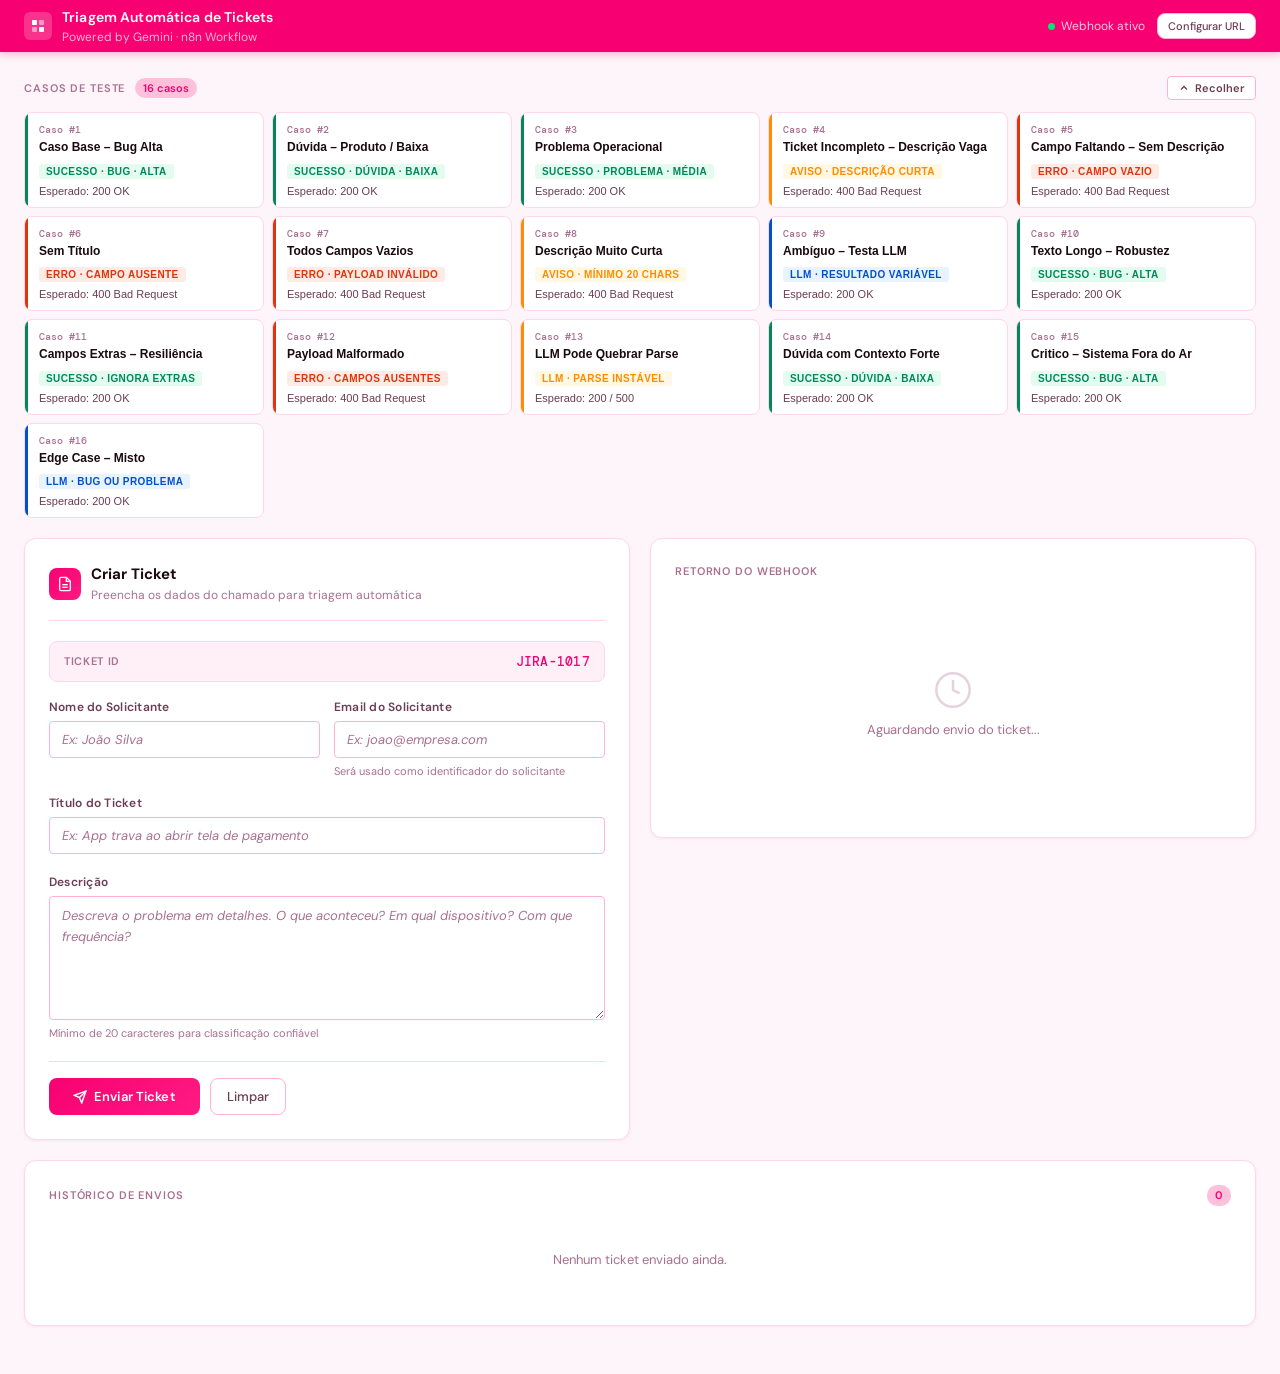
==== commit 210dab77: "Update some structures" ====
--- a/frontend/index.html
+++ b/frontend/index.html
@@ -21,6 +21,7 @@
       </div>
       <div>
         <div class="topbar-title">Triagem Automática de Tickets</div>
+        <div class="topbar-subtitle">Powered by Gemini · n8n Workflow</div>
       </div>
     </div>
     <div class="topbar-right">
@@ -39,12 +40,22 @@
 
     <!-- PRESET SECTION -->
     <section class="presets-section">
-      <div class="section-header">
-        <span class="section-label">Casos de Teste</span>
-        <span class="section-count">16 casos</span>
-      </div>
-      <div id="presets-grid" class="presets-grid">
-        <!-- Rendered by JS -->
+      <div class="presets-header">
+        <div class="presets-header-left">
+          <span class="section-label">Casos de Teste</span>
+          <span class="section-count">16 casos</span>
+        </div>
+        <button class="btn-collapse" id="btn-collapse-presets" onclick="togglePresets()">
+          <svg width="12" height="12" viewBox="0 0 24 24" fill="none" stroke="currentColor" stroke-width="2.5">
+            <polyline points="18 15 12 9 6 15"/>
+          </svg>
+          Recolher
+        </button>
+      </div>
+      <div class="presets-collapsible" id="presets-collapsible">
+        <div id="presets-grid" class="presets-grid">
+          <!-- Rendered by JS -->
+        </div>
       </div>
     </section>
 
@@ -76,7 +87,7 @@
         <!-- FORM FIELDS -->
         <div class="form-row">
           <div class="form-group">
-            <label for="field-nome">Nome do Solicitante <span class="required">*</span></label>
+            <label for="field-nome">Nome do Solicitante</label>
             <input
               type="text"
               id="field-nome"
@@ -87,7 +98,7 @@
             <span class="field-hint"></span>
           </div>
           <div class="form-group">
-            <label for="field-email">Email do Solicitante <span class="required">*</span></label>
+            <label for="field-email">Email do Solicitante</label>
             <input
               type="email"
               id="field-email"
@@ -101,7 +112,7 @@
 
         <div class="form-row">
           <div class="form-group full-width">
-            <label for="field-titulo">Título do Ticket <span class="required">*</span></label>
+            <label for="field-titulo">Título do Ticket</label>
             <input
               type="text"
               id="field-titulo"
--- a/frontend/style.css
+++ b/frontend/style.css
@@ -183,6 +183,63 @@
   grid-area: presets;
 }
 
+.presets-header {
+  display: flex;
+  align-items: center;
+  justify-content: space-between;
+  margin-bottom: 12px;
+}
+
+.presets-header-left {
+  display: flex;
+  align-items: center;
+  gap: 10px;
+}
+
+.btn-collapse {
+  background: var(--surface);
+  border: 1.5px solid var(--border-strong);
+  border-radius: var(--radius-sm);
+  padding: 4px 10px;
+  font-family: 'DM Sans', sans-serif;
+  font-size: 11px;
+  font-weight: 600;
+  color: var(--text-secondary);
+  cursor: pointer;
+  display: inline-flex;
+  align-items: center;
+  gap: 5px;
+  transition: all 0.16s ease;
+  user-select: none;
+}
+
+.btn-collapse:hover {
+  border-color: var(--pink-500);
+  color: var(--pink-900);
+  background: var(--pink-50);
+}
+
+.btn-collapse svg {
+  transition: transform 0.25s ease;
+  flex-shrink: 0;
+}
+
+.btn-collapse.collapsed svg {
+  transform: rotate(-90deg);
+}
+
+.presets-collapsible {
+  overflow: hidden;
+  transition: max-height 0.35s ease, opacity 0.3s ease;
+  max-height: 2000px;
+  opacity: 1;
+}
+
+.presets-collapsible.collapsed {
+  max-height: 0;
+  opacity: 0;
+}
+
 .presets-grid {
   display: grid;
   grid-template-columns: repeat(auto-fill, minmax(220px, 1fr));
@@ -617,6 +674,7 @@
 
 .history-card {
   padding: 24px;
+  overflow: hidden;
 }
 
 .history-empty {
@@ -624,13 +682,28 @@
   padding: 32px;
   color: var(--text-muted);
   font-size: 13px;
+}
+
+.history-table-wrapper {
+  width: 100%;
+  overflow-x: auto;
 }
 
 .history-table {
   width: 100%;
   border-collapse: collapse;
   font-size: 12px;
-}
+  table-layout: fixed;
+  min-width: 700px;
+}
+
+.history-table colgroup col:nth-child(1) { width: 90px; }
+.history-table colgroup col:nth-child(2) { width: 160px; }
+.history-table colgroup col:nth-child(3) { width: 130px; }
+.history-table colgroup col:nth-child(4) { width: auto; }
+.history-table colgroup col:nth-child(5) { width: 80px; }
+.history-table colgroup col:nth-child(6) { width: 80px; }
+.history-table colgroup col:nth-child(7) { width: 150px; }
 
 .history-table th {
   text-align: left;
@@ -642,6 +715,9 @@
   color: var(--text-muted);
   border-bottom: 2px solid var(--border);
   background: var(--surface-2);
+  white-space: nowrap;
+  overflow: hidden;
+  text-overflow: ellipsis;
 }
 
 .history-table th:first-child { border-radius: var(--radius-sm) 0 0 0; }
@@ -652,6 +728,10 @@
   border-bottom: 1px solid var(--border);
   vertical-align: middle;
   color: var(--text-primary);
+  overflow: hidden;
+  white-space: nowrap;
+  text-overflow: ellipsis;
+  max-width: 0;
 }
 
 .history-table tr:last-child td {
@@ -667,18 +747,22 @@
   font-size: 11px;
   color: var(--pink-900);
   font-weight: 500;
-}
-
-.history-title {
-  font-weight: 500;
-  max-width: 200px;
+  display: block;
   overflow: hidden;
   text-overflow: ellipsis;
   white-space: nowrap;
 }
 
+.history-title {
+  font-weight: 500;
+  display: block;
+  overflow: hidden;
+  text-overflow: ellipsis;
+  white-space: nowrap;
+}
+
 .history-desc {
-  max-width: 250px;
+  display: block;
   overflow: hidden;
   text-overflow: ellipsis;
   white-space: nowrap;
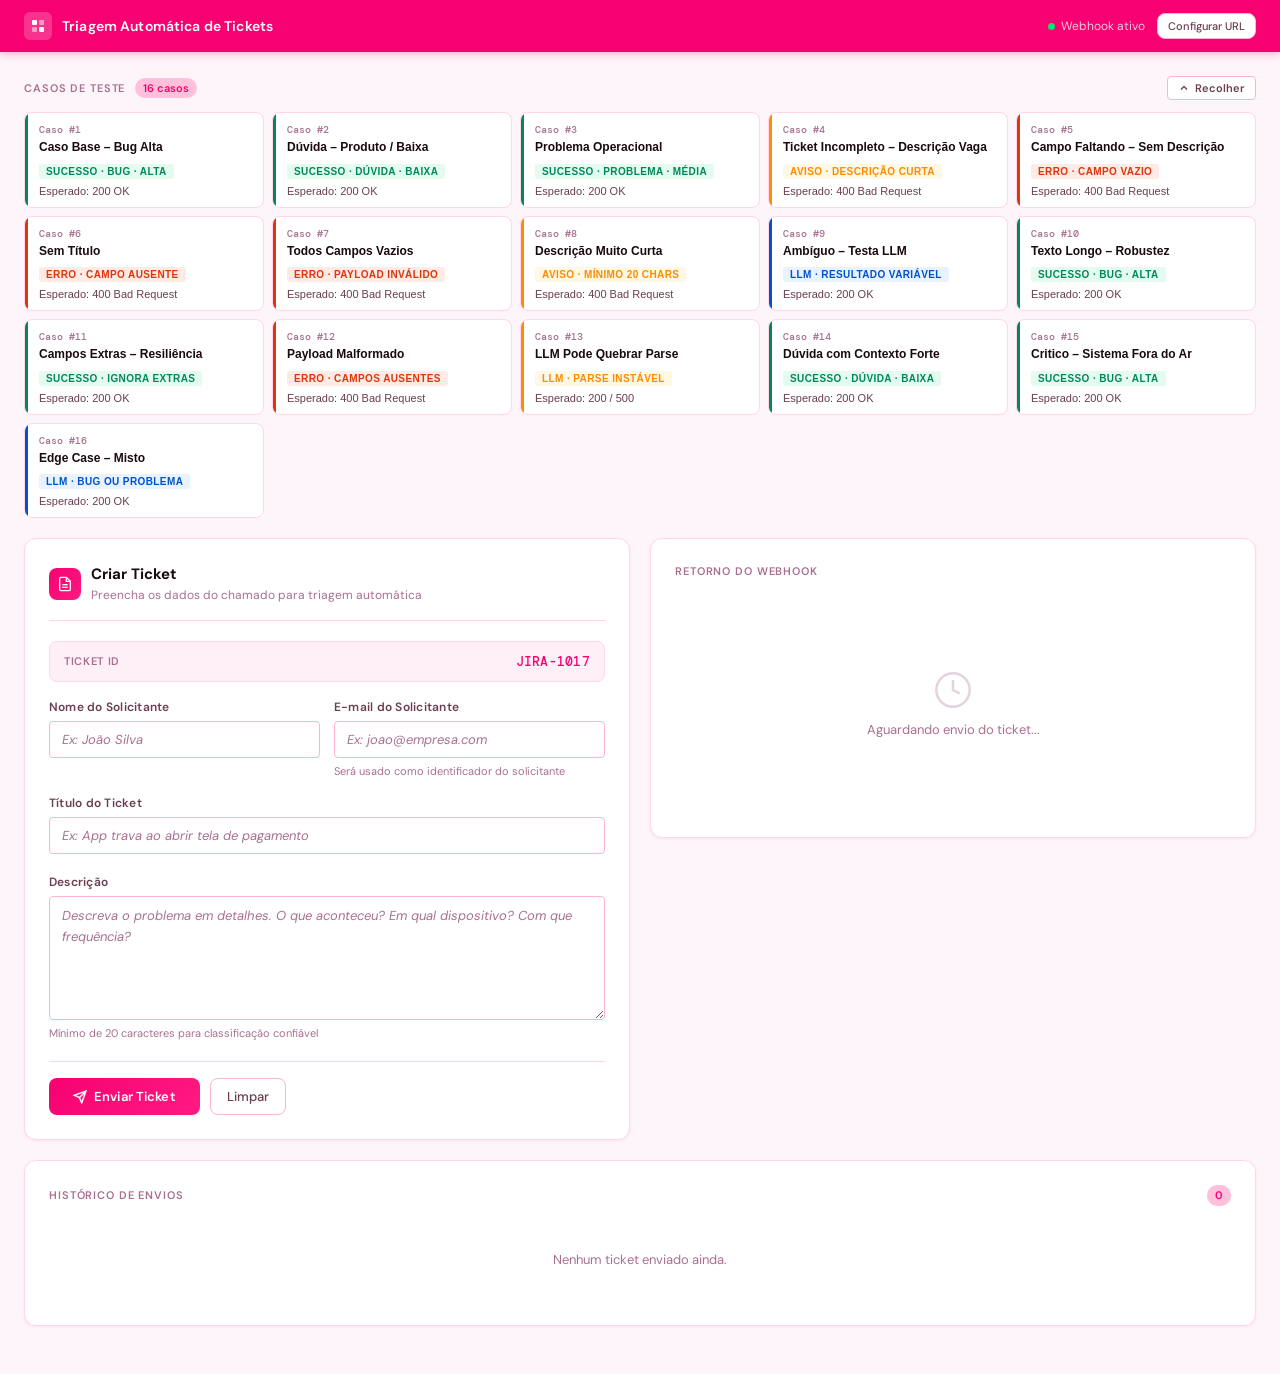
==== commit a229679a: "Adjusting codes and descriptions" ====
--- a/frontend/index.html
+++ b/frontend/index.html
@@ -21,7 +21,6 @@
       </div>
       <div>
         <div class="topbar-title">Triagem Automática de Tickets</div>
-        <div class="topbar-subtitle">Powered by Gemini · n8n Workflow</div>
       </div>
     </div>
     <div class="topbar-right">
@@ -98,7 +97,7 @@
             <span class="field-hint"></span>
           </div>
           <div class="form-group">
-            <label for="field-email">Email do Solicitante</label>
+            <label for="field-email">E-mail do Solicitante</label>
             <input
               type="email"
               id="field-email"
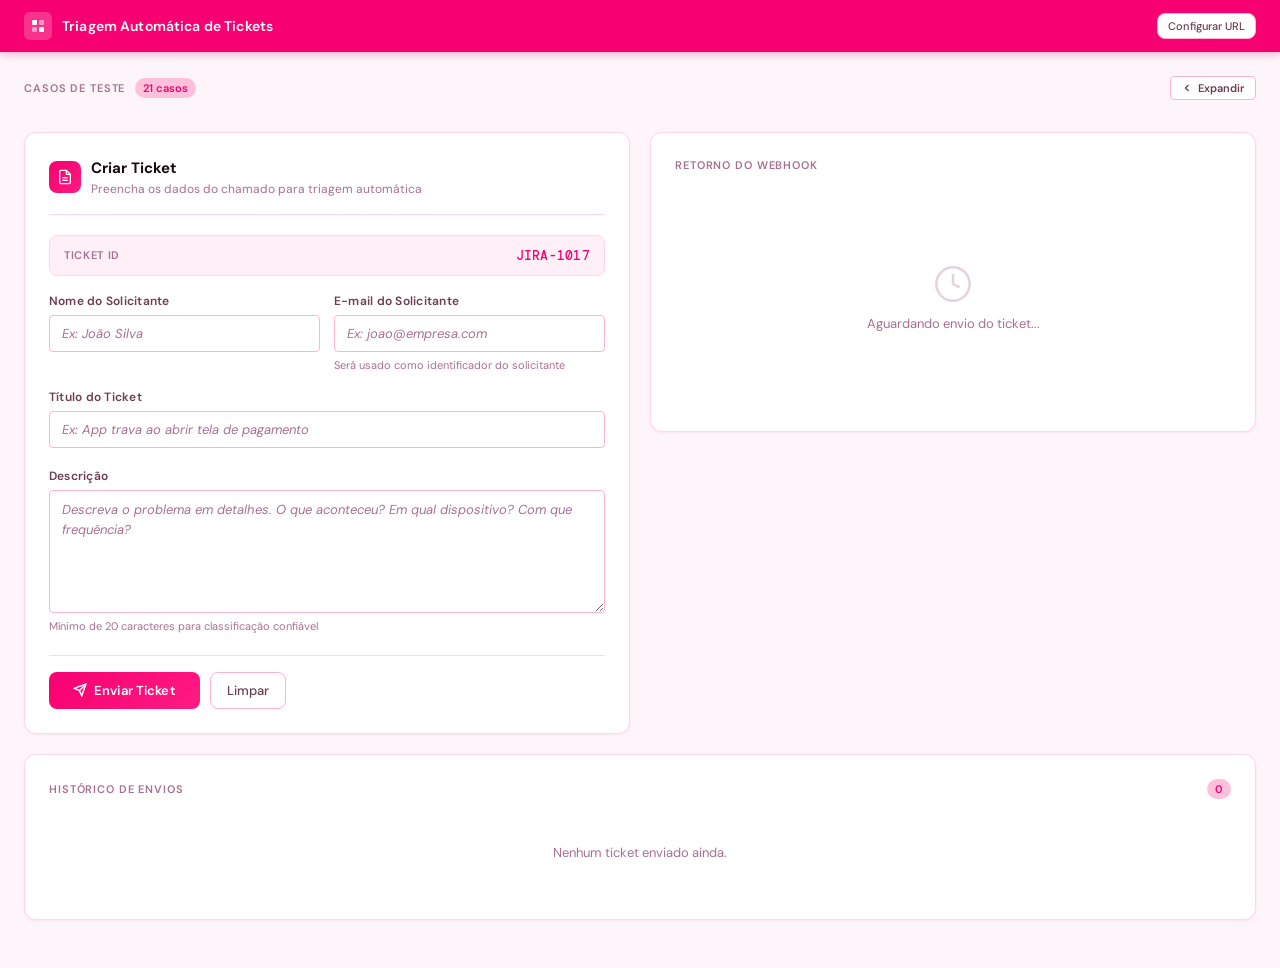
==== commit 35e5cb26: "Usability adjustments and implementation of new use cases." ====
--- a/frontend/index.html
+++ b/frontend/index.html
@@ -24,10 +24,6 @@
       </div>
     </div>
     <div class="topbar-right">
-      <div class="webhook-status">
-        <span class="webhook-dot"></span>
-        <span>Webhook ativo</span>
-      </div>
       <button class="btn-secondary" onclick="editWebhookUrl()" style="font-size:11px;padding:5px 10px;">
         Configurar URL
       </button>
@@ -42,16 +38,16 @@
       <div class="presets-header">
         <div class="presets-header-left">
           <span class="section-label">Casos de Teste</span>
-          <span class="section-count">16 casos</span>
-        </div>
-        <button class="btn-collapse" id="btn-collapse-presets" onclick="togglePresets()">
+          <span class="section-count">21 casos</span>
+        </div>
+        <button class="btn-collapse collapsed" id="btn-collapse-presets" onclick="togglePresets()">
           <svg width="12" height="12" viewBox="0 0 24 24" fill="none" stroke="currentColor" stroke-width="2.5">
             <polyline points="18 15 12 9 6 15"/>
           </svg>
-          Recolher
+          <span>Expandir</span>
         </button>
       </div>
-      <div class="presets-collapsible" id="presets-collapsible">
+      <div class="presets-collapsible collapsed" id="presets-collapsible">
         <div id="presets-grid" class="presets-grid">
           <!-- Rendered by JS -->
         </div>
@@ -229,47 +225,6 @@
   <!-- TOAST CONTAINER -->
   <div class="toast-container" id="toast-container"></div>
 
-  <!-- EDIT MODAL -->
-  <div class="modal-overlay" id="modal-overlay">
-    <div class="modal-card">
-      <div class="modal-header">
-        <span class="modal-title">Editar e Reenviar Ticket</span>
-        <button class="modal-close" onclick="closeModal()">
-          <svg width="16" height="16" viewBox="0 0 24 24" fill="none" stroke="currentColor" stroke-width="2.5">
-            <line x1="18" y1="6" x2="6" y2="18"/><line x1="6" y1="6" x2="18" y2="18"/>
-          </svg>
-        </button>
-      </div>
-      <div class="modal-form">
-        <div class="form-group">
-          <label>Ticket ID</label>
-          <input type="text" id="modal-ticket-id" class="form-input" placeholder="JIRA-XXXX" />
-        </div>
-        <div class="form-group">
-          <label>Solicitante (email)</label>
-          <input type="email" id="modal-solicitante" class="form-input" placeholder="email@empresa.com" />
-        </div>
-        <div class="form-group">
-          <label>Título</label>
-          <input type="text" id="modal-titulo" class="form-input" placeholder="Título do ticket" />
-        </div>
-        <div class="form-group">
-          <label>Descrição</label>
-          <textarea id="modal-descricao" class="form-textarea" rows="4" placeholder="Descrição do problema"></textarea>
-        </div>
-      </div>
-      <div class="modal-footer">
-        <button class="btn-secondary" onclick="closeModal()">Cancelar</button>
-        <button class="btn-primary" onclick="submitModal()">
-          <svg width="13" height="13" viewBox="0 0 24 24" fill="none" stroke="currentColor" stroke-width="2.5">
-            <polyline points="23 4 23 10 17 10"/><path d="M20.49 15a9 9 0 1 1-2.12-9.36L23 10"/>
-          </svg>
-          Salvar e Reenviar
-        </button>
-      </div>
-    </div>
-  </div>
-
   <script src="app.js"></script>
 </body>
 </html>
--- a/frontend/style.css
+++ b/frontend/style.css
@@ -726,12 +726,11 @@
 .history-table td {
   padding: 10px 12px;
   border-bottom: 1px solid var(--border);
-  vertical-align: middle;
+  vertical-align: top;
   color: var(--text-primary);
-  overflow: hidden;
-  white-space: nowrap;
-  text-overflow: ellipsis;
-  max-width: 0;
+  overflow: visible;
+  white-space: normal;
+  word-break: break-word;
 }
 
 .history-table tr:last-child td {
@@ -756,17 +755,21 @@
 .history-title {
   font-weight: 500;
   display: block;
-  overflow: hidden;
-  text-overflow: ellipsis;
-  white-space: nowrap;
+  white-space: normal;
+  word-break: break-word;
 }
 
 .history-desc {
   display: block;
-  overflow: hidden;
-  text-overflow: ellipsis;
-  white-space: nowrap;
+  white-space: normal;
+  word-break: break-word;
   color: var(--text-secondary);
+}
+
+.history-cell-wrap {
+  white-space: normal;
+  word-break: break-word;
+  min-width: 100px;
 }
 
 .status-badge {
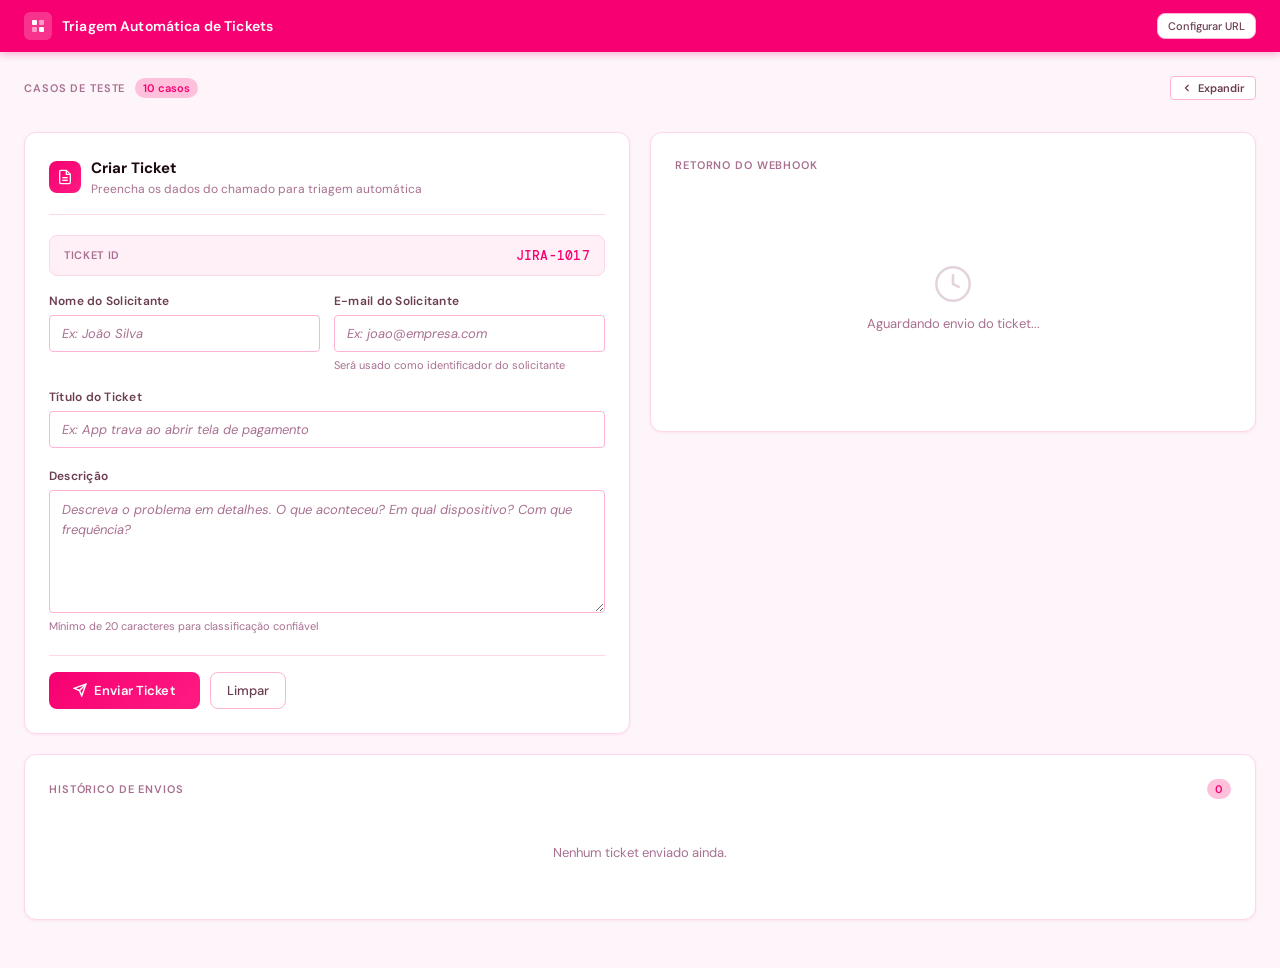
==== commit 7e6509a5: "Adding a readme file and finalizing some code adjustments." ====
--- a/frontend/index.html
+++ b/frontend/index.html
@@ -38,7 +38,7 @@
       <div class="presets-header">
         <div class="presets-header-left">
           <span class="section-label">Casos de Teste</span>
-          <span class="section-count">21 casos</span>
+          <span class="section-count">10 casos</span>
         </div>
         <button class="btn-collapse collapsed" id="btn-collapse-presets" onclick="togglePresets()">
           <svg width="12" height="12" viewBox="0 0 24 24" fill="none" stroke="currentColor" stroke-width="2.5">
